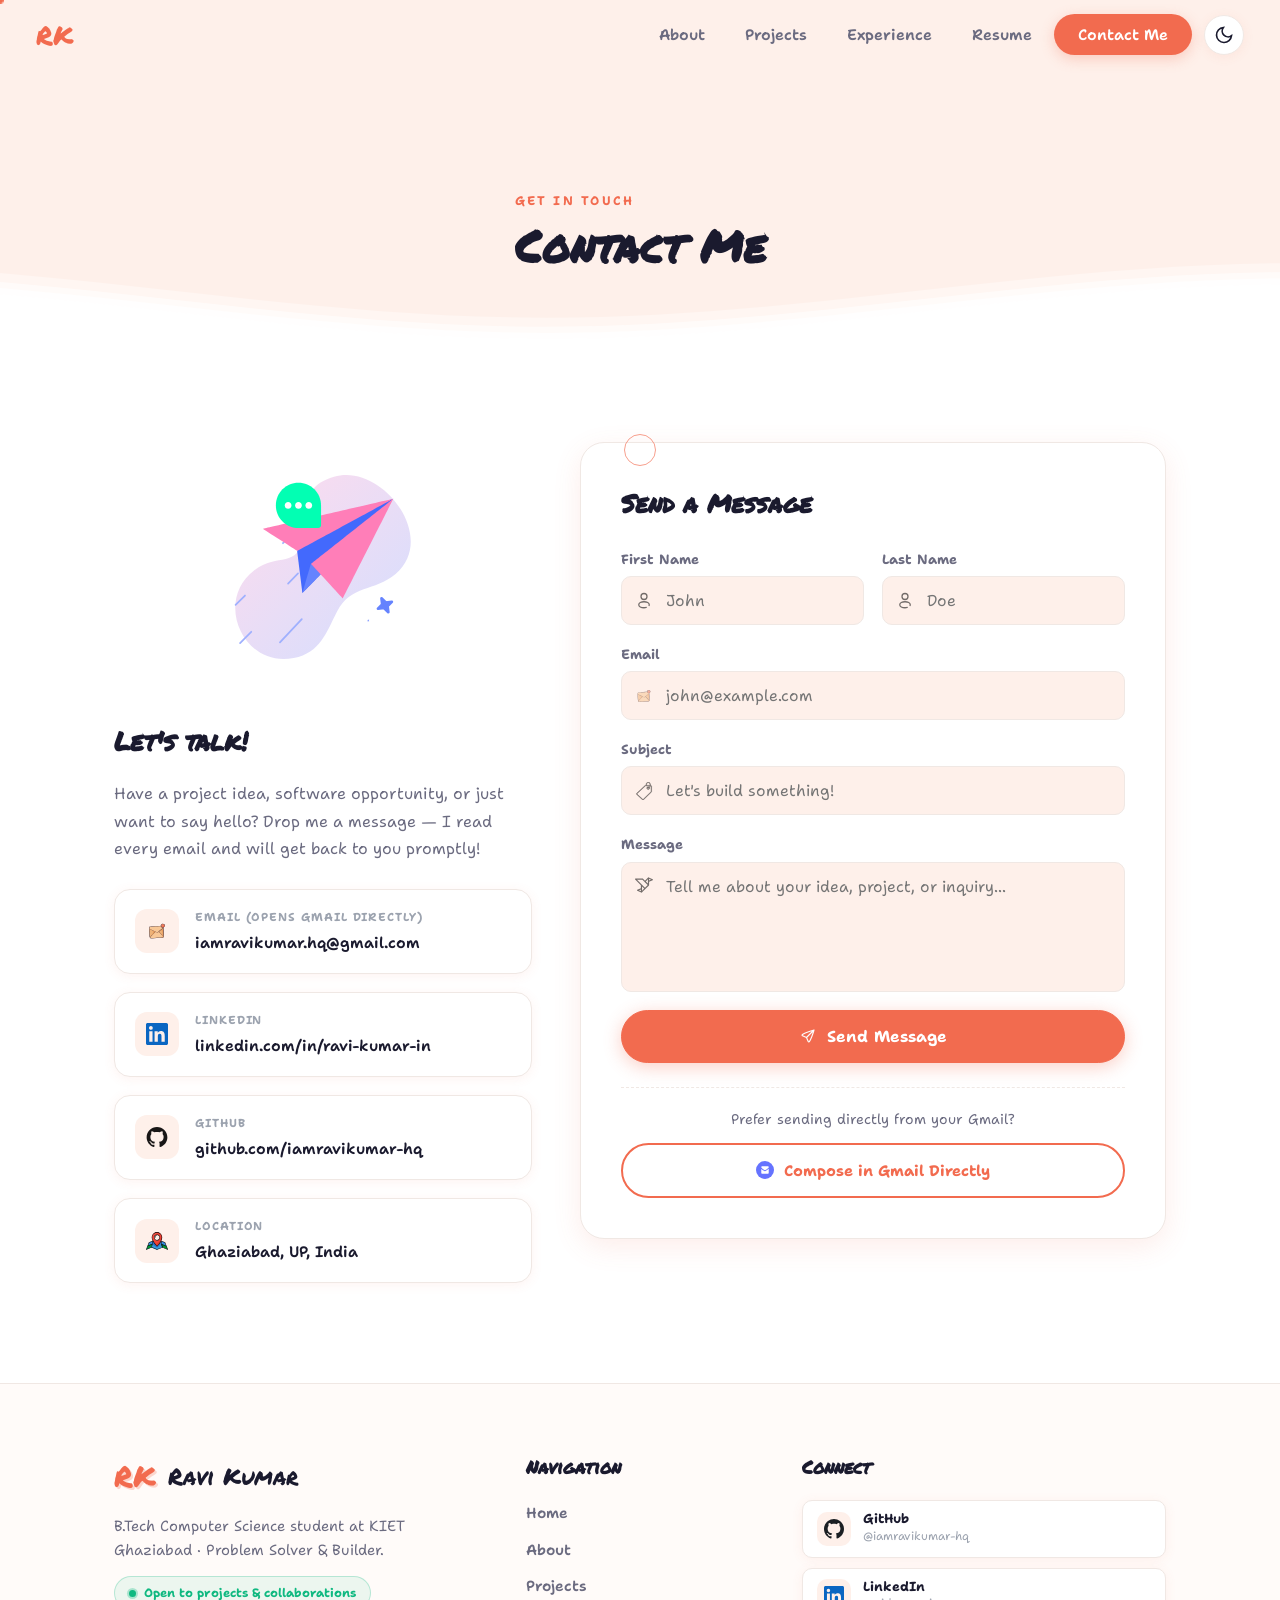
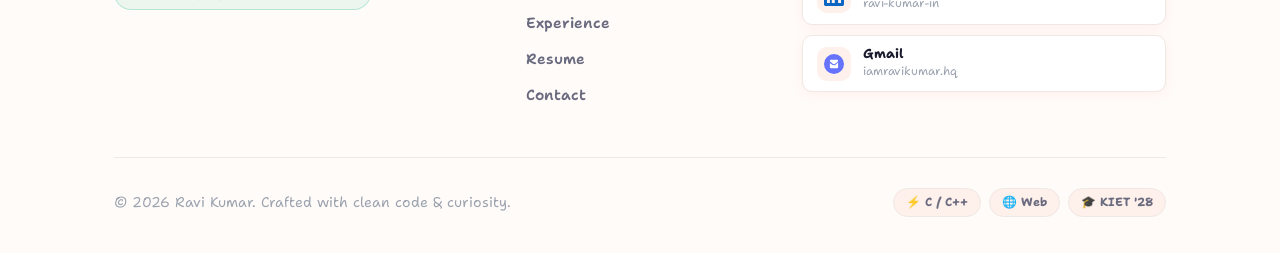
==== contact.html @ 20025835 "Initial commit" ====
<!DOCTYPE html>
<html lang="en">
<head>
  <meta charset="UTF-8" />
  <meta name="viewport" content="width=device-width, initial-scale=1.0" />
  <title>Contact — Ravi Kumar</title>
  <link rel="stylesheet" href="style.css" />
  <script>
    (function () {
      const saved = localStorage.getItem('theme');
      const prefersDark = window.matchMedia && window.matchMedia('(prefers-color-scheme: dark)').matches;
      if (saved === 'dark' || (!saved && prefersDark)) {
        document.documentElement.setAttribute('data-theme', 'dark');
      } else {
        document.documentElement.setAttribute('data-theme', 'light');
      }
    })();
  </script>
</head>
<body>

  <!-- Custom Cursor -->
  <div class="cursor-dot" id="cursorDot"></div>
  <div class="cursor-ring" id="cursorRing"></div>

  <!-- ═══════════════════════════ NAVBAR ═══════════════════════════ -->
  <nav class="navbar scrolled" id="navbar">
    <div class="nav-brand">
      <a href="index.html"><span class="brand-marker">RK</span></a>
    </div>
    <div class="nav-right">
      <ul class="nav-links" id="navLinks">
        <li><a href="index.html#about"   class="nav-link">About</a></li>
        <li><a href="projects.html"      class="nav-link">Projects</a></li>
        <li><a href="experience.html"    class="nav-link">Experience</a></li>
        <li><a href="resume.html"        class="nav-link">Resume</a></li>
        <li><a href="contact.html"       class="nav-link active nav-cta">Contact Me</a></li>
      </ul>
      <button class="theme-toggle" id="themeToggle" aria-label="Toggle dark/light theme" title="Toggle theme">
        <svg class="sun-icon" viewBox="0 0 24 24" width="20" height="20" fill="none" stroke="currentColor" stroke-width="2"><circle cx="12" cy="12" r="5"/><line x1="12" y1="1" x2="12" y2="3"/><line x1="12" y1="21" x2="12" y2="23"/><line x1="4.22" y1="4.22" x2="5.64" y2="5.64"/><line x1="18.36" y1="18.36" x2="19.78" y2="19.78"/><line x1="1" y1="12" x2="3" y2="12"/><line x1="21" y1="12" x2="23" y2="12"/><line x1="4.22" y1="19.78" x2="5.64" y2="18.36"/><line x1="18.36" y1="5.64" x2="19.78" y2="4.22"/></svg>
        <svg class="moon-icon" viewBox="0 0 24 24" width="20" height="20" fill="none" stroke="currentColor" stroke-width="2"><path d="M21 12.79A9 9 0 1 1 11.21 3 7 7 0 0 0 21 12.79z"/></svg>
      </button>
      <button class="hamburger" id="hamburger" aria-label="Toggle menu">
        <span></span><span></span><span></span>
      </button>
    </div>
  </nav>

  <!-- ═══════════════════════════ PAGE HERO ═══════════════════════════ -->
  <section class="page-hero">
    <div class="container">
      <span class="section-eyebrow">Get In Touch</span>
      <h1 class="section-title" style="text-align:left; margin-bottom:0;">Contact Me</h1>
    </div>
    <!-- Animated Wave divider -->
    <div class="hero-wave">
      <svg class="waves" xmlns="http://www.w3.org/2000/svg" xmlns:xlink="http://www.w3.org/1999/xlink"
        viewBox="0 24 150 28" preserveAspectRatio="none" shape-rendering="auto">
        <defs>
          <path id="gentle-wave-contact" d="M-160 44c30 0 58-18 88-18s 58 18 88 18 58-18 88-18 58 18 88 18 v44h-352z" />
        </defs>
        <g class="parallax-waves">
          <use class="wave-layer wave-1" xlink:href="#gentle-wave-contact" x="48" y="0" />
          <use class="wave-layer wave-2" xlink:href="#gentle-wave-contact" x="48" y="3" />
          <use class="wave-layer wave-3" xlink:href="#gentle-wave-contact" x="48" y="5" />
          <use class="wave-layer wave-4" xlink:href="#gentle-wave-contact" x="48" y="7" />
        </g>
      </svg>
    </div>
  </section>

  <!-- ═══════════════════════════ CONTACT SECTION ═══════════════════════════ -->
  <section class="contact-section">
    <div class="container">
      <div class="contact-grid">

        <!-- Left: Info -->
        <div class="contact-info">
          <img src="assets/gifs/Contact us.svg" alt="Contact Ravi Kumar" class="contact-illustration" />
          <h2 class="contact-info-title">Let's talk!</h2>
          <p class="contact-info-lead">
            Have a project idea, software opportunity, or just want to say hello?
            Drop me a message — I read every email and will get back to you promptly!
          </p>

          <!-- User Req 12: Click directly opens Gmail web client -->
          <a href="https://mail.google.com/mail/?view=cm&fs=1&to=iamravikumar.hq@gmail.com&su=Hello%20Ravi%20-%20Let's%20Talk" target="_blank" rel="noopener noreferrer" class="contact-card" title="Click to open Gmail compose">
            <div class="contact-card-icon">
              <img src="assets/gifs/email.svg" alt="Email" width="22" height="22" />
            </div>
            <div>
              <div class="contact-card-label">Email (Opens Gmail Directly)</div>
              <div class="contact-card-val">iamravikumar.hq@gmail.com</div>
            </div>
          </a>

          <!-- User Req 5: Updated LinkedIn link -->
          <a href="https://www.linkedin.com/in/ravi-kumar-in" target="_blank" rel="noopener noreferrer" class="contact-card">
            <div class="contact-card-icon">
              <img src="assets/socialicons/linkedin.svg" alt="LinkedIn" width="22" height="22" />
            </div>
            <div>
              <div class="contact-card-label">LinkedIn</div>
              <div class="contact-card-val">linkedin.com/in/ravi-kumar-in</div>
            </div>
          </a>

          <!-- User Req 5: Updated GitHub link -->
          <a href="https://github.com/iamravikumar-hq" target="_blank" rel="noopener noreferrer" class="contact-card">
            <div class="contact-card-icon">
              <img src="assets/techstackicon/github/github-original.svg" alt="GitHub" width="22" height="22" />
            </div>
            <div>
              <div class="contact-card-label">GitHub</div>
              <div class="contact-card-val">github.com/iamravikumar-hq</div>
            </div>
          </a>

          <div class="contact-card">
            <div class="contact-card-icon">
              <img src="assets/gifs/location.svg" alt="Location" width="22" height="22" />
            </div>
            <div>
              <div class="contact-card-label">Location</div>
              <div class="contact-card-val">Ghaziabad, UP, India</div>
            </div>
          </div>
        </div>

        <!-- Right: Form with live delivery to iamravikumar.hq@gmail.com -->
        <div class="contact-form-wrap">
          <h3 class="contact-form-title">Send a Message</h3>
          <form id="contactForm" novalidate>
            <div class="form-row">
              <div class="form-group">
                <label class="form-label" for="firstName">First Name</label>
                <div class="input-with-icon">
                  <img src="assets/gifs/user.svg" alt="" class="input-icon" />
                  <input class="form-input" type="text" id="firstName" name="firstName" placeholder="John" required />
                </div>
              </div>
              <div class="form-group">
                <label class="form-label" for="lastName">Last Name</label>
                <div class="input-with-icon">
                  <img src="assets/gifs/user.svg" alt="" class="input-icon" />
                  <input class="form-input" type="text" id="lastName" name="lastName" placeholder="Doe" />
                </div>
              </div>
            </div>

            <div class="form-group">
              <label class="form-label" for="email">Email</label>
              <div class="input-with-icon">
                <img src="assets/gifs/email.svg" alt="" class="input-icon" />
                <input class="form-input" type="email" id="email" name="email" placeholder="john@example.com" required />
              </div>
            </div>

            <div class="form-group">
              <label class="form-label" for="subject">Subject</label>
              <div class="input-with-icon">
                <img src="assets/gifs/subject.svg" alt="" class="input-icon" />
                <input class="form-input" type="text" id="subject" name="subject" placeholder="Let's build something!" required />
              </div>
            </div>

            <div class="form-group">
              <label class="form-label" for="message">Message</label>
              <div class="input-with-icon">
                <img src="assets/gifs/text.svg" alt="" class="input-icon input-icon-top" />
                <textarea class="form-textarea" id="message" name="message" placeholder="Tell me about your idea, project, or inquiry..." required></textarea>
              </div>
            </div>

            <!-- User Req 11: Active sending with FormSubmit -->
            <button type="submit" class="btn btn-primary form-submit">
              <img src="assets/gifs/send.svg" alt="" width="18" height="18" />
              Send Message
            </button>

            <div class="form-success" id="formSuccess">
              <svg viewBox="0 0 24 24" width="20" height="20" fill="none" stroke="currentColor" stroke-width="2.5"><polyline points="20,6 9,17 4,12"/></svg>
              <span>Message received! Thank you, Ravi will get back to you shortly.</span>
            </div>

            <div class="form-error" id="formError">
              <svg viewBox="0 0 24 24" width="20" height="20" fill="none" stroke="currentColor" stroke-width="2.5"><circle cx="12" cy="12" r="10"/><line x1="12" y1="8" x2="12" y2="12"/><line x1="12" y1="16" x2="12.01" y2="16"/></svg>
              <span>Opening direct Gmail draft to Ravi…</span>
            </div>

            <div class="direct-gmail-box">
              <p class="direct-gmail-text">Prefer sending directly from your Gmail?</p>
              <a href="https://mail.google.com/mail/?view=cm&fs=1&to=iamravikumar.hq@gmail.com&su=Hello%20Ravi%20-%20Portfolio%20Inquiry" target="_blank" rel="noopener noreferrer" class="btn btn-outline" style="width: 100%; justify-content: center;">
                <img src="assets/socialicons/mail.svg" alt="Gmail" width="18" height="18" />
                Compose in Gmail Directly
              </a>
            </div>
          </form>
        </div>

      </div>
    </div>
  </section>

  <!-- ═══════════════════════════ LIGHT 3D FOOTER ═══════════════════════════ -->
  <footer class="footer">
    <div class="container">
      <div class="footer-top">
        <div class="footer-brand-col">
          <div class="footer-brand">
            <span class="brand-marker-3d">RK</span>
            <span class="footer-name">Ravi Kumar</span>
          </div>
          <p class="footer-bio">
            B.Tech Computer Science student at KIET Ghaziabad · Problem Solver &amp; Builder.
          </p>
          <div class="footer-status-badge">
            <span class="status-indicator-ping"></span>
            <span>Open to projects &amp; collaborations</span>
          </div>
        </div>

        <div class="footer-nav-col">
          <h4 class="footer-col-title">Navigation</h4>
          <ul class="footer-nav-links">
            <li><a href="index.html#home" class="footer-link">Home</a></li>
            <li><a href="index.html#about" class="footer-link">About</a></li>
            <li><a href="projects.html" class="footer-link">Projects</a></li>
            <li><a href="experience.html" class="footer-link">Experience</a></li>
            <li><a href="resume.html" class="footer-link">Resume</a></li>
            <li><a href="contact.html" class="footer-link">Contact</a></li>
          </ul>
        </div>

        <div class="footer-social-col">
          <h4 class="footer-col-title">Connect</h4>
          <div class="footer-social-cards">
            <!-- User Req 5: Updated GitHub link -->
            <a href="https://github.com/iamravikumar-hq" target="_blank" rel="noopener noreferrer" class="footer-social-card" aria-label="GitHub">
              <div class="social-card-icon">
                <img src="assets/socialicons/github-light.svg" alt="GitHub" width="20" height="20" />
              </div>
              <div class="social-card-text">
                <span class="social-card-name">GitHub</span>
                <span class="social-card-handle">@iamravikumar-hq</span>
              </div>
            </a>
            <!-- User Req 5: Updated LinkedIn link -->
            <a href="https://www.linkedin.com/in/ravi-kumar-in" target="_blank" rel="noopener noreferrer" class="footer-social-card" aria-label="LinkedIn">
              <div class="social-card-icon">
                <img src="assets/socialicons/linkedin.svg" alt="LinkedIn" width="20" height="20" />
              </div>
              <div class="social-card-text">
                <span class="social-card-name">LinkedIn</span>
                <span class="social-card-handle">ravi-kumar-in</span>
              </div>
            </a>
            <!-- User Req 12: Direct Gmail compose link -->
            <a href="https://mail.google.com/mail/?view=cm&fs=1&to=iamravikumar.hq@gmail.com&su=Hello%20Ravi%20-%20Portfolio%20Inquiry" target="_blank" rel="noopener noreferrer" class="footer-social-card" aria-label="Gmail">
              <div class="social-card-icon">
                <img src="assets/socialicons/mail.svg" alt="Gmail" width="20" height="20" />
              </div>
              <div class="social-card-text">
                <span class="social-card-name">Gmail</span>
                <span class="social-card-handle">iamravikumar.hq</span>
              </div>
            </a>
          </div>
        </div>
      </div>

      <div class="footer-bottom">
        <div class="footer-copy">
          <p>&#169; 2026 Ravi Kumar. Crafted with clean code &amp; curiosity.</p>
        </div>
        <div class="footer-badge-3d">
          <span class="tech-pill">⚡ C / C++</span>
          <span class="tech-pill">🌐 Web</span>
          <span class="tech-pill">🎓 KIET '28</span>
        </div>
      </div>
    </div>
  </footer>

  <script src="script.js"></script>
</body>
</html>
---- style.css ----
/* =============================================
   RAVI KUMAR PORTFOLIO — STYLESHEET
   Light & Dark Theme Editions
   Fonts: Shantell Sans (body) + Permanent Marker (display)
   ============================================= */

/* ── FONT FACES ── */
@font-face {
  font-family: 'Permanent Marker';
  src: url('assets/fonts/Permanent_Marker/PermanentMarker-Regular.ttf') format('truetype');
  font-weight: 400;
  font-display: swap;
}
@font-face {
  font-family: 'Shantell Sans';
  src: url('assets/fonts/Shantell_Sans/ShantellSans-VariableFont_BNCE,INFM,SPAC,wght.ttf') format('truetype');
  font-weight: 100 900;
  font-display: swap;
}
@font-face {
  font-family: 'Shantell Sans';
  src: url('assets/fonts/Shantell_Sans/ShantellSans-Italic-VariableFont_BNCE,INFM,SPAC,wght.ttf') format('truetype');
  font-weight: 100 900;
  font-style: italic;
  font-display: swap;
}

/* ── CSS CUSTOM PROPERTIES (LIGHT THEME DEFAULT) ── */
:root {
  /* Colors */
  --bg-base:           #fff9f7;
  --bg-peach:          #fef0ea;
  --bg-white:          #ffffff;
  --bg-card:           #ffffff;
  --bg-card-hover:     #fff5f0;

  --accent:            #f26b4f;
  --accent-light:      #ff8a72;
  --accent-glow:       rgba(242, 107, 79, 0.16);
  --accent-bg:         #fef0ea;

  --hero-title-color:  #111111;   /* Black color for Ravi Kumar */
  --navy:              #1a1a2e;
  --text-primary:      #2d2d3a;
  --text-secondary:    #6b6b80;
  --text-muted:        #9ca3af;

  --border:            #f0e8e4;
  --border-hover:      #f26b4f;

  --footer-bg:         #fffbf9;
  --footer-border:     #f0e8e4;
  --footer-card-bg:    #ffffff;
  --footer-card-border:#f0e8e4;

  --shadow-sm:         0 2px 12px rgba(242, 107, 79, 0.08);
  --shadow-md:         0 8px 28px rgba(242, 107, 79, 0.12);
  --shadow-lg:         0 18px 48px rgba(0, 0, 0, 0.09);

  /* Wave SVG Colors (transitioning into --bg-white) */
  --wave-1:            rgba(255, 255, 255, 0.35);
  --wave-2:            rgba(255, 255, 255, 0.6);
  --wave-3:            rgba(255, 255, 255, 0.85);
  --wave-4:            #ffffff;

  /* Typography */
  --font-display:      'Permanent Marker', cursive;
  --font-body:         'Shantell Sans', sans-serif;

  /* Layout */
  --nav-h:             70px;
  --radius:            16px;
  --radius-sm:         10px;
  --radius-lg:         24px;
  --radius-xl:         36px;
  --transition:        0.28s cubic-bezier(0.16, 1, 0.3, 1);
}

/* ── DARK THEME ── */
[data-theme="dark"] {
  --bg-base:           #0a0e17;
  --bg-peach:          #111724;
  --bg-white:          #161f30;
  --bg-card:           #1a2438;
  --bg-card-hover:     #212d46;

  --accent:            #f26b4f;
  --accent-light:      #ff856b;
  --accent-glow:       rgba(242, 107, 79, 0.25);
  --accent-bg:         rgba(242, 107, 79, 0.15);

  --hero-title-color:  #f8fafc;   /* High contrast crisp white for dark mode */
  --navy:              #f8fafc;
  --text-primary:      #f1f5f9;
  --text-secondary:    #94a3b8;
  --text-muted:        #64748b;

  --border:            #243048;
  --border-hover:      #f26b4f;

  --footer-bg:         #0f1522;
  --footer-border:     #1e293b;
  --footer-card-bg:    #161f30;
  --footer-card-border:#243048;

  --shadow-sm:         0 2px 12px rgba(0, 0, 0, 0.35);
  --shadow-md:         0 8px 28px rgba(0, 0, 0, 0.48);
  --shadow-lg:         0 18px 48px rgba(0, 0, 0, 0.65);

  --wave-1:            rgba(22, 31, 48, 0.35);
  --wave-2:            rgba(22, 31, 48, 0.6);
  --wave-3:            rgba(22, 31, 48, 0.85);
  --wave-4:            #161f30;
}

/* ── RESET ── */
*, *::before, *::after {
  box-sizing: border-box;
  margin: 0;
  padding: 0;
}

html {
  scroll-behavior: smooth;
  font-size: 16px;
  cursor: none;
}

body {
  font-family: var(--font-body);
  background: var(--bg-base);
  color: var(--text-primary);
  line-height: 1.65;
  overflow-x: hidden;
  cursor: none;
  transition: background-color 0.3s ease, color 0.3s ease;
}

a {
  color: inherit;
  text-decoration: none;
  cursor: none;
}
img {
  max-width: 100%;
  display: block;
}
button {
  background: none;
  border: none;
  font-family: inherit;
  cursor: none;
}
ul {
  list-style: none;
}

/* ── CUSTOM CURSOR ── */
.cursor-dot,
.cursor-ring {
  position: fixed;
  top: 0;
  left: 0;
  pointer-events: none;
  z-index: 999999;
  transform: translate(-50%, -50%);
  border-radius: 50%;
  will-change: transform, left, top;
}

.cursor-dot {
  width: 7px;
  height: 7px;
  background: var(--accent);
  transition: transform 0.12s ease, background-color 0.2s ease, opacity 0.25s ease;
}

.cursor-ring {
  width: 32px;
  height: 32px;
  border: 1.5px solid var(--accent);
  opacity: 0.65;
  transition: width 0.2s cubic-bezier(0.16, 1, 0.3, 1),
              height 0.2s cubic-bezier(0.16, 1, 0.3, 1),
              border-color 0.2s ease,
              background-color 0.2s ease,
              opacity 0.2s ease;
}

/* Hover effect: user requested cursor pointer slightly small when hovering */
body .cursor-ring.hovered {
  width: 22px;
  height: 22px;
  opacity: 0.95;
  border-color: var(--accent);
  background: var(--accent-glow);
}

body .cursor-dot.hovered {
  transform: translate(-50%, -50%) scale(0.7);
  background: var(--accent);
}

body.cursor-hidden .cursor-dot,
body.cursor-hidden .cursor-ring {
  opacity: 0 !important;
}

/* On Touch Devices: gracefully fallback to default pointer */
@media (pointer: coarse) {
  .cursor-dot, .cursor-ring { display: none !important; }
  html, body, button, a, .btn { cursor: auto !important; }
}

/* ── SCROLLBAR ── */
::-webkit-scrollbar { width: 6px; }
::-webkit-scrollbar-track { background: var(--bg-peach); }
::-webkit-scrollbar-thumb { background: var(--accent); border-radius: 3px; }

/* ── CONTAINER & UTILITIES ── */
.container {
  max-width: 1100px;
  margin: 0 auto;
  padding: 0 24px;
}

.wavy-line {
  display: block;
  width: 60px;
  height: 6px;
  margin: 10px auto 36px;
  background: none;
  position: relative;
}
.wavy-line::after {
  content: '';
  display: block;
  position: absolute;
  left: 0; top: 0;
  width: 100%;
  height: 100%;
  background-image: url("data:image/svg+xml,%3Csvg width='60' height='6' viewBox='0 0 60 6' fill='none' xmlns='http://www.w3.org/2000/svg'%3E%3Cpath d='M0 3 Q7.5 0 15 3 Q22.5 6 30 3 Q37.5 0 45 3 Q52.5 6 60 3' stroke='%23f26b4f' stroke-width='2' fill='none'/%3E%3C/svg%3E");
  background-repeat: no-repeat;
  background-size: 100%;
}

.section-head {
  text-align: center;
  margin-bottom: 52px;
}

.section-eyebrow {
  display: block;
  font-family: var(--font-body);
  font-weight: 700;
  font-size: 0.78rem;
  letter-spacing: 0.18em;
  text-transform: uppercase;
  color: var(--accent);
  margin-bottom: 10px;
  text-align: center;
}

.section-title {
  font-family: var(--font-display);
  font-size: clamp(2rem, 4.2vw, 2.75rem);
  line-height: 1.15;
  color: var(--navy);
  text-align: center;
  margin-bottom: 0;
}

/* ── BUTTONS ── */
.btn {
  display: inline-flex;
  align-items: center;
  justify-content: center;
  gap: 10px;
  padding: 13px 26px;
  border-radius: 50px;
  font-family: var(--font-body);
  font-weight: 700;
  font-size: 0.95rem;
  transition: var(--transition);
  cursor: none;
  position: relative;
  text-decoration: none;
  white-space: nowrap;
}

.btn-primary {
  background: var(--accent);
  color: #ffffff;
  border: 1.5px solid var(--accent);
  box-shadow: 0 4px 18px rgba(242, 107, 79, 0.32);
}
.btn-primary:hover {
  background: var(--accent-light);
  border-color: var(--accent-light);
  transform: translateY(-2px);
  box-shadow: 0 8px 26px rgba(242, 107, 79, 0.42);
}

/* GitHub button: Sleek dark styling (not always orange!) */
.btn-github {
  background: #181717;
  color: #ffffff;
  border: 1.5px solid #181717;
  box-shadow: 0 4px 16px rgba(0, 0, 0, 0.12);
}
.btn-github:hover {
  background: #24292e;
  border-color: #24292e;
  color: #ffffff;
  transform: translateY(-2px);
  box-shadow: 0 8px 24px rgba(0, 0, 0, 0.2);
}
[data-theme="dark"] .btn-github {
  background: #212836;
  color: #f1f5f9;
  border-color: #334155;
}
[data-theme="dark"] .btn-github:hover {
  background: #2c384d;
  border-color: #f26b4f;
}

.btn-outline {
  border: 2px solid var(--accent);
  color: var(--accent);
  background: transparent;
}
.btn-outline:hover {
  background: var(--accent);
  color: #ffffff;
  transform: translateY(-2px);
  box-shadow: 0 6px 20px rgba(242, 107, 79, 0.28);
}

.btn-ghost {
  color: var(--text-primary);
  border: 2px solid var(--border);
  background: var(--bg-card);
}
.btn-ghost:hover {
  border-color: var(--accent);
  color: var(--accent);
  transform: translateY(-2px);
  box-shadow: var(--shadow-sm);
}

.btn-lg {
  padding: 16px 36px;
  font-size: 1.03rem;
}

.btn img {
  width: 18px;
  height: 18px;
  object-fit: contain;
  vertical-align: middle;
}

/* ── NAVBAR ── */
.navbar {
  position: fixed;
  top: 0; left: 0; right: 0;
  z-index: 1000;
  height: var(--nav-h);
  display: flex;
  align-items: center;
  justify-content: space-between;
  padding: 0 36px;
  transition: background 0.3s ease, box-shadow 0.3s ease, border-color 0.3s ease;
  background: transparent;
}
.navbar.scrolled {
  background: rgba(255, 249, 247, 0.94);
  backdrop-filter: blur(16px);
  -webkit-backdrop-filter: blur(16px);
  box-shadow: 0 2px 18px rgba(242, 107, 79, 0.08);
  border-bottom: 1px solid var(--border);
}
[data-theme="dark"] .navbar.scrolled {
  background: rgba(16, 23, 36, 0.92);
  box-shadow: 0 2px 20px rgba(0, 0, 0, 0.4);
}

.nav-brand {
  display: flex;
  align-items: center;
  gap: 10px;
}
.brand-marker {
  font-family: var(--font-display);
  font-size: 1.65rem;
  color: var(--accent);
  transition: transform 0.25s ease;
  display: inline-block;
}
.nav-brand:hover .brand-marker {
  transform: scale(1.08) rotate(-4deg);
}

.nav-right {
  display: flex;
  align-items: center;
  gap: 12px;
}

.nav-links {
  display: flex;
  align-items: center;
  gap: 4px;
}
.nav-link {
  font-weight: 600;
  font-size: 0.95rem;
  color: var(--text-secondary);
  padding: 8px 18px;
  border-radius: 50px;
  transition: var(--transition);
  cursor: none;
}
.nav-link:hover,
.nav-link.active {
  color: var(--accent);
}

.nav-cta {
  background: var(--accent) !important;
  color: #ffffff !important;
  padding: 10px 24px !important;
  border-radius: 50px !important;
  box-shadow: 0 4px 14px rgba(242, 107, 79, 0.28);
}
.nav-cta:hover {
  background: var(--accent-light) !important;
  transform: translateY(-2px);
  box-shadow: 0 6px 22px rgba(242, 107, 79, 0.4) !important;
}

/* Theme Toggle Button */
.theme-toggle {
  width: 40px;
  height: 40px;
  border-radius: 50%;
  border: 1.5px solid var(--border);
  background: var(--bg-card);
  color: var(--navy);
  display: flex;
  align-items: center;
  justify-content: center;
  transition: var(--transition);
  cursor: none;
  box-shadow: var(--shadow-sm);
  position: relative;
  overflow: hidden;
}
.theme-toggle:hover {
  border-color: var(--accent);
  color: var(--accent);
  transform: translateY(-2px) rotate(15deg);
  box-shadow: var(--shadow-md);
}
.theme-toggle .sun-icon {
  display: none;
  stroke: #ff9d00;
  transition: transform 0.3s ease;
}
.theme-toggle .moon-icon {
  display: block;
  stroke: var(--navy);
  transition: transform 0.3s ease;
}
[data-theme="dark"] .theme-toggle .sun-icon {
  display: block;
}
[data-theme="dark"] .theme-toggle .moon-icon {
  display: none;
}

/* Hamburger */
.hamburger {
  display: none;
  flex-direction: column;
  gap: 5px;
  padding: 8px;
  cursor: none;
  background: none;
  border: none;
}
.hamburger span {
  display: block;
  width: 25px;
  height: 2px;
  background: var(--navy);
  border-radius: 2px;
  transition: var(--transition);
}
.hamburger.open span:nth-child(1) { transform: rotate(45deg) translate(5px, 5px); }
.hamburger.open span:nth-child(2) { opacity: 0; transform: scaleX(0); }
.hamburger.open span:nth-child(3) { transform: rotate(-45deg) translate(5px, -5px); }

/* ── HERO ── */
.hero {
  min-height: 100vh;
  display: flex;
  flex-direction: column;
  justify-content: center;
  align-items: center;
  text-align: center;
  padding: calc(var(--nav-h) + 40px) 24px 140px;
  background: var(--bg-peach);
  position: relative;
  overflow: hidden;
}

.hero::before {
  content: '';
  position: absolute;
  width: 520px; height: 520px;
  background: radial-gradient(circle, rgba(242, 107, 79, 0.12), transparent 70%);
  top: -120px; right: -100px;
  border-radius: 50%;
  pointer-events: none;
}
.hero::after {
  content: '';
  position: absolute;
  width: 360px; height: 360px;
  background: radial-gradient(circle, rgba(255, 180, 160, 0.15), transparent 70%);
  bottom: -60px; left: -60px;
  border-radius: 50%;
  pointer-events: none;
}

/* Wave divider (supports dark mode through wave layer classes) */
.hero-wave {
  position: absolute;
  bottom: 0;
  left: 0;
  width: 100%;
  overflow: hidden;
  line-height: 0;
  z-index: 2;
  pointer-events: none;
}
.hero-wave .waves {
  position: relative;
  width: 100%;
  height: 85px;
  min-height: 60px;
  max-height: 95px;
  display: block;
}

.wave-layer.wave-1 { fill: var(--wave-1); }
.wave-layer.wave-2 { fill: var(--wave-2); }
.wave-layer.wave-3 { fill: var(--wave-3); }
.wave-layer.wave-4 { fill: var(--wave-4); }

.parallax-waves > use {
  animation: waveMotion 25s cubic-bezier(.55, .5, .45, .5) infinite;
}
.parallax-waves > use:nth-child(1) { animation-delay: -2s; animation-duration: 7s; }
.parallax-waves > use:nth-child(2) { animation-delay: -3s; animation-duration: 10s; }
.parallax-waves > use:nth-child(3) { animation-delay: -4s; animation-duration: 14s; }
.parallax-waves > use:nth-child(4) { animation-delay: -5s; animation-duration: 20s; }

@keyframes waveMotion {
  0%   { transform: translate3d(-90px, 0, 0); }
  100% { transform: translate3d(85px, 0, 0); }
}

.hero-content {
  position: relative;
  z-index: 1;
  max-width: 820px;
  margin: 0 auto;
}

.hero-greeting {
  font-size: 0.92rem;
  font-weight: 700;
  letter-spacing: 0.2em;
  text-transform: uppercase;
  color: var(--accent);
  margin-bottom: 12px;
}

/* User requirement 1: "first write ravi kumar from black color" */
.hero-name {
  font-family: var(--font-display);
  font-size: clamp(3.2rem, 9.5vw, 6.8rem);
  line-height: 1.04;
  color: var(--hero-title-color); /* pure black in light mode */
  margin-bottom: 18px;
  animation: slideUp 0.9s cubic-bezier(0.16, 1, 0.3, 1) both;
  letter-spacing: -0.01em;
}
.hero-name span {
  color: var(--hero-title-color); /* Kumar is also in black color */
}

.hero-tagline {
  font-size: clamp(1rem, 2.6vw, 1.25rem);
  font-weight: 600;
  color: var(--text-secondary);
  margin-bottom: 22px;
  animation: slideUp 0.9s 0.1s cubic-bezier(0.16, 1, 0.3, 1) both;
}

.hero-about {
  font-size: 1.05rem;
  color: var(--text-secondary);
  max-width: 660px;
  margin: 0 auto 38px;
  animation: slideUp 0.9s 0.2s cubic-bezier(0.16, 1, 0.3, 1) both;
  line-height: 1.8;
}
.hero-about strong {
  color: var(--navy);
  font-weight: 700;
}

.hero-actions {
  display: flex;
  gap: 14px;
  justify-content: center;
  flex-wrap: wrap;
  animation: slideUp 0.9s 0.3s cubic-bezier(0.16, 1, 0.3, 1) both;
}

@keyframes slideUp {
  from { opacity: 0; transform: translateY(28px); }
  to   { opacity: 1; transform: translateY(0); }
}

/* ── ABOUT SECTION ── */
.about-strip {
  padding: 100px 0 110px;
  background: var(--bg-white);
  position: relative;
}

.about-centered {
  max-width: 900px;
  margin: 0 auto;
  text-align: center;
  display: flex;
  flex-direction: column;
  align-items: center;
}

/* Cool & Professional Developer Identity Card (Replaces the unprofessional circle & green dot) */
.about-dev-badge {
  background: var(--bg-card);
  border: 1.5px solid var(--border);
  border-radius: var(--radius-lg);
  padding: 20px 24px;
  max-width: 460px;
  width: 100%;
  margin-bottom: 34px;
  box-shadow: var(--shadow-sm);
  transition: transform 0.35s ease, box-shadow 0.35s ease, border-color 0.3s ease;
  position: relative;
  overflow: hidden;
  text-align: left;
}
.about-dev-badge:hover {
  transform: translateY(-4px) rotateX(2deg);
  box-shadow: var(--shadow-md);
  border-color: var(--accent);
}

.dev-badge-header {
  display: flex;
  align-items: center;
  justify-content: space-between;
  border-bottom: 1px solid var(--border);
  padding-bottom: 12px;
  margin-bottom: 16px;
}
.terminal-dots {
  display: flex;
  gap: 6px;
}
.terminal-dots .dot {
  width: 10px;
  height: 10px;
  border-radius: 50%;
  display: inline-block;
}
.terminal-dots .dot.red    { background: #ef4444; }
.terminal-dots .dot.yellow { background: #f59e0b; }
.terminal-dots .dot.green  { background: #10b981; }

.terminal-title {
  font-family: monospace;
  font-size: 0.78rem;
  color: var(--text-muted);
}

.dev-status-pill {
  display: inline-flex;
  align-items: center;
  gap: 6px;
  background: rgba(16, 185, 129, 0.1);
  color: #10b981;
  padding: 3px 10px;
  border-radius: 50px;
  font-size: 0.72rem;
  font-weight: 700;
}
.pulse-dot {
  width: 7px;
  height: 7px;
  background: #10b981;
  border-radius: 50%;
  box-shadow: 0 0 0 2px rgba(16, 185, 129, 0.3);
  animation: pulseGreen 2s infinite;
}
@keyframes pulseGreen {
  0%, 100% { transform: scale(1); opacity: 1; }
  50%      { transform: scale(1.3); opacity: 0.6; }
}

.dev-badge-body {
  display: flex;
  align-items: center;
  gap: 16px;
}
.dev-avatar-initials {
  width: 62px;
  height: 62px;
  border-radius: 16px;
  background: linear-gradient(135deg, var(--accent), #ff9076);
  color: #ffffff;
  font-family: var(--font-display);
  font-size: 1.55rem;
  display: flex;
  align-items: center;
  justify-content: center;
  flex-shrink: 0;
  box-shadow: 0 8px 20px rgba(242, 107, 79, 0.3);
}
.dev-badge-info {
  display: flex;
  flex-direction: column;
  gap: 4px;
}
.dev-name {
  font-family: var(--font-display);
  font-size: 1.35rem;
  color: var(--navy);
  line-height: 1.1;
}
.dev-role {
  font-size: 0.84rem;
  color: var(--text-secondary);
  font-weight: 600;
}
.dev-tags {
  display: flex;
  gap: 6px;
  margin-top: 4px;
  flex-wrap: wrap;
}
.dev-tag {
  font-size: 0.72rem;
  font-weight: 700;
  padding: 3px 10px;
  border-radius: 50px;
  background: var(--bg-peach);
  color: var(--accent);
  border: 1px solid rgba(242, 107, 79, 0.2);
}

.about-bio-box {
  max-width: 780px;
  margin: 0 auto 44px;
  text-align: center;
}
.about-lead {
  font-size: 1.22rem;
  line-height: 1.8;
  color: var(--navy);
  font-weight: 500;
  margin-bottom: 16px;
}
.about-lead strong {
  color: var(--navy);
  font-weight: 700;
}
.about-text {
  font-size: 1.05rem;
  line-height: 1.85;
  color: var(--text-secondary);
}

/* 3 Highlight Focus Cards */
.about-focus-grid {
  display: grid;
  grid-template-columns: repeat(3, 1fr);
  gap: 24px;
  width: 100%;
  margin-top: 10px;
  perspective: 1000px;
}
.focus-card {
  background: var(--bg-card);
  border: 1.5px solid var(--border);
  border-radius: var(--radius);
  padding: 28px 22px;
  box-shadow: var(--shadow-sm);
  transition: transform 0.35s cubic-bezier(0.16, 1, 0.3, 1),
              box-shadow 0.35s ease,
              border-color 0.25s ease;
  display: flex;
  flex-direction: column;
  gap: 12px;
  text-align: left;
  transform-style: preserve-3d;
}
.focus-card:hover {
  border-color: var(--accent);
  transform: translateY(-8px) rotateX(4deg) rotateY(-2deg);
  box-shadow: var(--shadow-md);
}
.focus-icon-wrap {
  width: 48px;
  height: 48px;
  background: var(--accent-bg);
  border-radius: 14px;
  display: flex;
  align-items: center;
  justify-content: center;
  font-size: 1.45rem;
  transition: background 0.2s ease, transform 0.25s ease;
}
.focus-card:hover .focus-icon-wrap {
  transform: scale(1.1);
  background: var(--accent);
}
.focus-title {
  font-family: var(--font-display);
  font-size: 1.18rem;
  color: var(--navy);
}
.focus-desc {
  font-size: 0.9rem;
  color: var(--text-secondary);
  line-height: 1.65;
}

/* ── TOOLKIT ── */
.toolkit {
  padding: 100px 0;
  background: var(--bg-peach);
  text-align: center;
}
.toolkit .section-head { margin-bottom: 52px; }

.tools-grid {
  display: grid;
  grid-template-columns: repeat(4, 1fr);
  gap: 20px;
  max-width: 860px;
  margin: 0 auto;
  perspective: 1000px;
}
.tool-card {
  background: var(--bg-card);
  border: 1.5px solid var(--border);
  border-radius: var(--radius);
  padding: 32px 20px 24px;
  display: flex;
  flex-direction: column;
  align-items: center;
  gap: 14px;
  transition: transform 0.3s cubic-bezier(0.16, 1, 0.3, 1),
              box-shadow 0.3s ease,
              border-color 0.25s ease;
  cursor: none;
  box-shadow: var(--shadow-sm);
  transform-style: preserve-3d;
}
.tool-card:hover {
  border-color: var(--accent);
  box-shadow: var(--shadow-md);
  transform: translateY(-8px) scale(1.03);
}
.tool-icon-wrap {
  width: 56px;
  height: 56px;
  background: var(--accent-bg);
  border-radius: 14px;
  display: flex;
  align-items: center;
  justify-content: center;
  transition: background 0.2s ease;
}
.tool-card:hover .tool-icon-wrap {
  background: var(--accent-glow);
}
.tool-svg-icon {
  width: 32px;
  height: 32px;
  object-fit: contain;
  transition: transform 0.25s ease;
}
.tool-card:hover .tool-svg-icon {
  transform: scale(1.15);
}
.tool-name {
  font-weight: 700;
  font-size: 0.92rem;
  color: var(--text-secondary);
  transition: color 0.2s;
}
.tool-card:hover .tool-name {
  color: var(--accent);
}

/* ── PROJECTS PREVIEW & PROJECTS PAGE ── */
.projects-preview,
.projects-page-section {
  padding: 100px 0;
  background: var(--bg-white);
}

.projects-grid {
  display: grid;
  grid-template-columns: repeat(auto-fill, minmax(320px, 1fr));
  gap: 30px;
  margin-bottom: 52px;
  perspective: 1000px;
}

.project-card {
  background: var(--bg-card);
  border: 1.5px solid var(--border);
  border-radius: var(--radius-lg);
  overflow: hidden;
  transition: transform 0.35s cubic-bezier(0.16, 1, 0.3, 1),
              box-shadow 0.35s ease,
              border-color 0.25s ease;
  text-align: left;
  cursor: none;
  display: flex;
  flex-direction: column;
  width: 100%;
  box-shadow: var(--shadow-sm);
  transform-style: preserve-3d;
}
.project-card:hover {
  border-color: var(--accent);
  transform: translateY(-8px) rotateX(2deg);
  box-shadow: var(--shadow-lg);
}

.project-card-img {
  position: relative;
  height: 210px;
  overflow: hidden;
  background: var(--bg-peach);
}
.project-card-img img {
  width: 100%;
  height: 100%;
  object-fit: cover;
  transition: transform 0.5s ease;
}
.project-card:hover .project-card-img img {
  transform: scale(1.08);
}

.project-card-overlay {
  position: absolute;
  inset: 0;
  background: rgba(242, 107, 79, 0.75);
  display: flex;
  align-items: center;
  justify-content: center;
  opacity: 0;
  transition: opacity 0.3s ease;
}
.project-card:hover .project-card-overlay {
  opacity: 1;
}

.view-label {
  background: #ffffff;
  color: var(--accent);
  font-weight: 700;
  font-size: 0.88rem;
  padding: 10px 24px;
  border-radius: 50px;
  letter-spacing: 0.04em;
  box-shadow: 0 4px 16px rgba(0, 0, 0, 0.15);
}

.project-card-info {
  padding: 24px;
  display: flex;
  flex-direction: column;
  gap: 10px;
  flex: 1;
}
.project-name {
  font-family: var(--font-display);
  font-size: 1.25rem;
  color: var(--navy);
}
.project-desc-short {
  font-size: 0.88rem;
  color: var(--text-secondary);
  line-height: 1.6;
}
.project-tags {
  display: flex;
  flex-wrap: wrap;
  gap: 6px;
  margin-top: 4px;
}
.tag {
  font-size: 0.75rem;
  font-weight: 700;
  padding: 4px 12px;
  border-radius: 50px;
  background: var(--accent-bg);
  color: var(--accent);
  border: 1px solid rgba(242, 107, 79, 0.2);
}

/* Upcoming / Teaser Card */
.project-card-teaser {
  border-style: dashed;
  background: linear-gradient(135deg, var(--bg-card), var(--bg-peach));
}
.teaser-badge {
  display: inline-flex;
  align-items: center;
  gap: 6px;
  background: rgba(242, 107, 79, 0.15);
  color: var(--accent);
  padding: 4px 12px;
  border-radius: 50px;
  font-size: 0.76rem;
  font-weight: 700;
}
.project-card-teaser .project-card-img {
  display: flex;
  align-items: center;
  justify-content: center;
  background: var(--bg-peach);
  color: var(--accent);
  font-size: 3rem;
}

.projects-cta {
  text-align: center;
}

.projects-filter {
  display: flex;
  gap: 10px;
  flex-wrap: wrap;
  margin-bottom: 44px;
  justify-content: center;
}
.filter-btn {
  padding: 9px 24px;
  border-radius: 50px;
  border: 1.5px solid var(--border);
  background: var(--bg-card);
  color: var(--text-secondary);
  font-family: var(--font-body);
  font-weight: 700;
  font-size: 0.88rem;
  transition: var(--transition);
  cursor: none;
  box-shadow: var(--shadow-sm);
}
.filter-btn:hover,
.filter-btn.active {
  border-color: var(--accent);
  color: #ffffff;
  background: var(--accent);
  box-shadow: 0 4px 14px rgba(242, 107, 79, 0.28);
}

/* ── CONTACT TEASER ── */
.contact-teaser {
  padding: 90px 0;
  background: var(--bg-peach);
}
.teaser-box {
  background: var(--bg-card);
  border: 1.5px solid var(--border);
  border-radius: var(--radius-xl);
  padding: 72px 60px;
  text-align: center;
  position: relative;
  overflow: hidden;
  box-shadow: var(--shadow-md);
}
.teaser-title {
  font-family: var(--font-display);
  font-size: clamp(1.8rem, 3.8vw, 2.6rem);
  color: var(--navy);
  margin-bottom: 14px;
}
.teaser-desc {
  color: var(--text-secondary);
  margin-bottom: 32px;
  font-size: 1.05rem;
  max-width: 520px;
  margin-left: auto;
  margin-right: auto;
}

/* ── CONTACT PAGE ── */
.contact-section {
  padding: 100px 0;
  background: var(--bg-white);
  overflow: hidden;
}
.contact-grid {
  display: grid;
  grid-template-columns: minmax(0, 1fr) minmax(0, 1.4fr);
  gap: 48px;
  align-items: start;
}
.contact-info {
  display: flex;
  flex-direction: column;
  gap: 18px;
}
.contact-illustration {
  width: 100%;
  max-width: 250px;
  height: auto;
  margin: 0 auto 10px;
  display: block;
}
.contact-info-title {
  font-family: var(--font-display);
  font-size: 1.6rem;
  color: var(--navy);
}
.contact-info-lead {
  color: var(--text-secondary);
  font-size: 1rem;
  line-height: 1.72;
  margin-bottom: 8px;
}
.contact-card {
  background: var(--bg-card);
  border: 1.5px solid var(--border);
  border-radius: var(--radius);
  padding: 18px 20px;
  display: flex;
  align-items: center;
  gap: 16px;
  transition: var(--transition);
  cursor: none;
  text-decoration: none;
  box-shadow: var(--shadow-sm);
}
.contact-card:hover {
  border-color: var(--accent);
  box-shadow: var(--shadow-md);
  transform: translateX(5px);
}
.contact-card-icon {
  width: 44px;
  height: 44px;
  background: var(--accent-bg);
  border-radius: 12px;
  display: flex;
  align-items: center;
  justify-content: center;
  flex-shrink: 0;
  transition: background 0.2s;
}
.contact-card:hover .contact-card-icon {
  background: var(--accent);
}
.contact-card-label {
  font-size: 0.72rem;
  color: var(--text-muted);
  font-weight: 700;
  letter-spacing: 0.08em;
  text-transform: uppercase;
  margin-bottom: 3px;
}
.contact-card-val {
  color: var(--navy);
  font-weight: 600;
  font-size: 0.95rem;
  word-break: break-all;
}

/* Contact Form Wrap */
.contact-form-wrap {
  background: var(--bg-card);
  border: 1.5px solid var(--border);
  border-radius: var(--radius-lg);
  padding: 40px;
  box-shadow: var(--shadow-md);
}
.contact-form-title {
  font-family: var(--font-display);
  font-size: 1.55rem;
  color: var(--navy);
  margin-bottom: 24px;
}
.form-row {
  display: grid;
  grid-template-columns: repeat(2, minmax(0, 1fr));
  gap: 18px;
}
.form-group {
  display: flex;
  flex-direction: column;
  gap: 6px;
  margin-bottom: 18px;
}
.form-label {
  font-size: 0.84rem;
  font-weight: 700;
  color: var(--text-secondary);
}
.input-with-icon {
  position: relative;
  display: flex;
  align-items: center;
  width: 100%;
}
.input-with-icon .input-icon {
  position: absolute;
  left: 14px;
  width: 18px;
  height: 18px;
  opacity: 0.55;
  pointer-events: none;
  z-index: 1;
}
.input-with-icon .input-icon-top {
  top: 14px;
}
.input-with-icon .form-input,
.input-with-icon .form-textarea {
  padding-left: 44px;
  width: 100%;
}
.form-input,
.form-textarea {
  background: var(--bg-peach);
  border: 1.5px solid var(--border);
  border-radius: var(--radius-sm);
  padding: 13px 16px;
  color: var(--navy);
  font-family: var(--font-body);
  font-size: 0.98rem;
  outline: none;
  transition: border-color 0.2s, box-shadow 0.2s, background 0.2s;
  resize: none;
  width: 100%;
}
.form-input:focus,
.form-textarea:focus {
  border-color: var(--accent);
  background: var(--bg-card);
  box-shadow: 0 0 0 3px rgba(242, 107, 79, 0.15);
}
.form-textarea { height: 130px; }

.form-submit {
  width: 100%;
  justify-content: center;
  padding: 15px;
  font-size: 1rem;
}

.form-success {
  display: none;
  align-items: center;
  gap: 12px;
  background: rgba(16, 185, 129, 0.1);
  border: 1.5px solid rgba(16, 185, 129, 0.35);
  border-radius: var(--radius-sm);
  padding: 14px 18px;
  color: #10b981;
  font-weight: 700;
  margin-top: 16px;
}
.form-success.show { display: flex; }

.form-error {
  display: none;
  align-items: center;
  gap: 12px;
  background: rgba(239, 68, 68, 0.1);
  border: 1.5px solid rgba(239, 68, 68, 0.35);
  border-radius: var(--radius-sm);
  padding: 14px 18px;
  color: #ef4444;
  font-weight: 700;
  margin-top: 16px;
}
.form-error.show { display: flex; }

.direct-gmail-box {
  margin-top: 24px;
  text-align: center;
  padding-top: 20px;
  border-top: 1px dashed var(--border);
}
.direct-gmail-text {
  font-size: 0.88rem;
  color: var(--text-secondary);
  margin-bottom: 12px;
}

/* ── INNER PAGE HERO ── */
.page-hero {
  min-height: 38vh;
  display: flex;
  align-items: flex-end;
  padding: calc(var(--nav-h) + 48px) 0 70px;
  background: var(--bg-peach);
  position: relative;
  overflow: hidden;
}
.page-hero .section-eyebrow { text-align: left; }
.page-hero .section-title   { text-align: left; }

/* ── COMING SOON / EXPERIENCE / RESUME ── */
.coming-soon-section {
  padding: 100px 0;
  text-align: center;
  background: var(--bg-white);
}
.coming-soon-card {
  display: inline-flex;
  flex-direction: column;
  align-items: center;
  gap: 18px;
  background: var(--bg-card);
  border: 2px dashed var(--border-hover);
  border-radius: var(--radius-xl);
  padding: 68px 52px;
  max-width: 540px;
  margin: 0 auto;
  box-shadow: var(--shadow-sm);
  transition: transform 0.3s ease, box-shadow 0.3s ease;
}
.coming-soon-card:hover {
  transform: translateY(-5px);
  box-shadow: var(--shadow-md);
}
.coming-soon-gif {
  width: 84px;
  height: 84px;
  object-fit: contain;
}
.coming-soon-title {
  font-family: var(--font-display);
  font-size: 2.1rem;
  color: var(--navy);
  line-height: 1.2;
}
.coming-soon-desc {
  color: var(--text-secondary);
  line-height: 1.75;
  font-size: 1.02rem;
}
.coming-soon-actions {
  display: flex;
  gap: 12px;
  margin-top: 10px;
  flex-wrap: wrap;
  justify-content: center;
}
.badge-pill-inline {
  display: inline-flex;
  align-items: center;
  gap: 8px;
  background: var(--bg-peach);
  border: 1px solid rgba(242, 107, 79, 0.25);
  padding: 5px 16px;
  border-radius: 50px;
  font-size: 0.78rem;
  font-weight: 700;
  color: var(--accent);
}
.badge-dot-pulse {
  width: 8px;
  height: 8px;
  background: var(--accent);
  border-radius: 50%;
  box-shadow: 0 0 0 3px var(--accent-glow);
  animation: pulseGreen 2s infinite;
}

/* ── LIGHT 3D FOOTER (Requirement 10) ── */
.footer {
  background: var(--footer-bg);
  border-top: 1.5px solid var(--footer-border);
  padding: 68px 0 36px;
  position: relative;
  transition: background 0.3s ease, border-color 0.3s ease;
}
.footer-top {
  display: grid;
  grid-template-columns: 1.6fr 1fr 1.6fr;
  gap: 48px;
  padding-bottom: 48px;
  border-bottom: 1px solid var(--border);
  align-items: start;
}
.footer-brand-col {
  display: flex;
  flex-direction: column;
  gap: 14px;
}
.footer-brand {
  display: flex;
  align-items: center;
  gap: 12px;
}
.brand-marker-3d {
  font-family: var(--font-display);
  font-size: 1.8rem;
  color: var(--accent);
  text-shadow: 2px 2px 0px rgba(242, 107, 79, 0.25);
  display: inline-block;
  transition: transform 0.3s ease;
}
.footer-brand:hover .brand-marker-3d {
  transform: scale(1.1) rotate(-5deg);
}
.footer-name {
  font-family: var(--font-display);
  font-size: 1.45rem;
  color: var(--navy);
}
.footer-bio {
  color: var(--text-secondary);
  font-size: 0.92rem;
  line-height: 1.65;
  max-width: 320px;
}
.footer-status-badge {
  display: inline-flex;
  align-items: center;
  gap: 8px;
  background: rgba(16, 185, 129, 0.08);
  border: 1px solid rgba(16, 185, 129, 0.25);
  color: #10b981;
  padding: 6px 14px;
  border-radius: 50px;
  font-size: 0.76rem;
  font-weight: 700;
  width: fit-content;
}
.status-indicator-ping {
  width: 7px;
  height: 7px;
  background: #10b981;
  border-radius: 50%;
  box-shadow: 0 0 0 2px rgba(16, 185, 129, 0.3);
  animation: pulseGreen 2s infinite;
}

.footer-col-title {
  font-family: var(--font-display);
  font-size: 1.15rem;
  color: var(--navy);
  margin-bottom: 18px;
}
.footer-nav-links {
  display: flex;
  flex-direction: column;
  gap: 10px;
}
.footer-link {
  color: var(--text-secondary);
  font-size: 0.92rem;
  font-weight: 600;
  transition: color 0.2s ease, transform 0.2s ease;
  display: inline-block;
  width: fit-content;
}
.footer-link:hover {
  color: var(--accent);
  transform: translateX(4px);
}

.footer-social-cards {
  display: flex;
  flex-direction: column;
  gap: 10px;
}
.footer-social-card {
  display: flex;
  align-items: center;
  gap: 12px;
  padding: 10px 14px;
  background: var(--footer-card-bg);
  border: 1.5px solid var(--footer-card-border);
  border-radius: var(--radius-sm);
  transition: transform 0.25s cubic-bezier(0.16, 1, 0.3, 1),
              box-shadow 0.25s ease,
              border-color 0.2s ease;
  box-shadow: var(--shadow-sm);
}
.footer-social-card:hover {
  border-color: var(--accent);
  transform: translateY(-3px) rotateX(4deg);
  box-shadow: var(--shadow-md);
}
.social-card-icon {
  width: 34px;
  height: 34px;
  border-radius: 10px;
  background: var(--accent-bg);
  display: flex;
  align-items: center;
  justify-content: center;
  flex-shrink: 0;
  transition: background 0.2s ease;
}
.footer-social-card:hover .social-card-icon {
  background: var(--accent);
}
.social-card-text {
  display: flex;
  flex-direction: column;
}
.social-card-name {
  font-size: 0.82rem;
  font-weight: 700;
  color: var(--navy);
  line-height: 1.2;
}
.social-card-handle {
  font-size: 0.74rem;
  color: var(--text-muted);
}

.footer-bottom {
  display: flex;
  align-items: center;
  justify-content: space-between;
  padding-top: 30px;
  flex-wrap: wrap;
  gap: 16px;
}
.footer-copy {
  font-size: 0.88rem;
  color: var(--text-muted);
}
.footer-badge-3d {
  display: flex;
  gap: 8px;
  flex-wrap: wrap;
}
.tech-pill {
  font-size: 0.74rem;
  font-weight: 700;
  padding: 4px 12px;
  border-radius: 50px;
  background: var(--bg-peach);
  color: var(--text-secondary);
  border: 1px solid var(--border);
}

/* ── MODAL ── */
.modal-overlay {
  position: fixed;
  inset: 0;
  z-index: 2000;
  background: rgba(16, 23, 36, 0.65);
  backdrop-filter: blur(8px);
  -webkit-backdrop-filter: blur(8px);
  display: flex;
  align-items: center;
  justify-content: center;
  padding: 24px;
  opacity: 0;
  pointer-events: none;
  transition: opacity 0.3s ease;
}
.modal-overlay.open {
  opacity: 1;
  pointer-events: all;
}
.modal-box {
  background: var(--bg-card);
  border: 1.5px solid var(--border);
  border-radius: var(--radius-lg);
  max-width: 620px;
  width: 100%;
  max-height: 90vh;
  overflow-y: auto;
  position: relative;
  transform: scale(0.94) translateY(18px);
  transition: transform 0.32s cubic-bezier(0.16, 1, 0.3, 1);
  box-shadow: 0 24px 72px rgba(0, 0, 0, 0.3);
}
.modal-overlay.open .modal-box {
  transform: scale(1) translateY(0);
}
.modal-close {
  position: absolute;
  top: 16px;
  right: 16px;
  width: 36px;
  height: 36px;
  background: var(--bg-peach);
  border-radius: 50%;
  color: var(--accent);
  font-size: 1.3rem;
  display: flex;
  align-items: center;
  justify-content: center;
  transition: var(--transition);
  cursor: none;
  border: none;
  line-height: 1;
  z-index: 2;
}
.modal-close:hover {
  background: var(--accent);
  color: #ffffff;
}
.modal-img {
  height: 230px;
  overflow: hidden;
  background: var(--bg-peach);
}
.modal-img img {
  width: 100%;
  height: 100%;
  object-fit: cover;
}
.modal-body {
  padding: 28px 32px 36px;
}
.modal-title {
  font-family: var(--font-display);
  font-size: 1.65rem;
  color: var(--navy);
  margin-bottom: 12px;
}
.modal-desc {
  color: var(--text-secondary);
  margin-bottom: 20px;
  line-height: 1.75;
}
.modal-tags {
  display: flex;
  flex-wrap: wrap;
  gap: 8px;
  margin-bottom: 24px;
}
.modal-links {
  display: flex;
  gap: 14px;
  flex-wrap: wrap;
}

/* ── SCROLL REVEAL ── */
.reveal {
  opacity: 0;
  transform: translateY(24px);
  transition: opacity 0.6s ease, transform 0.6s ease;
}
.reveal.visible {
  opacity: 1;
  transform: translateY(0);
}

/* ── RESPONSIVE DESIGN ── */
@media (max-width: 992px) {
  .footer-top {
    grid-template-columns: 1fr 1fr;
    gap: 36px;
  }
  .footer-social-col {
    grid-column: span 2;
  }
  .footer-social-cards {
    flex-direction: row;
    flex-wrap: wrap;
  }
  .footer-social-card {
    flex: 1;
    min-width: 200px;
  }
}

@media (max-width: 860px) {
  .about-focus-grid {
    grid-template-columns: 1fr;
  }
  .contact-grid {
    grid-template-columns: 1fr;
  }
  .tools-grid {
    grid-template-columns: repeat(4, 1fr);
  }
}

@media (max-width: 720px) {
  .navbar { padding: 0 20px; }
  .hamburger { display: flex; }

  .nav-links {
    position: fixed;
    top: var(--nav-h);
    left: 0;
    right: 0;
    background: var(--bg-card);
    border-bottom: 1.5px solid var(--border);
    backdrop-filter: blur(16px);
    -webkit-backdrop-filter: blur(16px);
    flex-direction: column;
    padding: 24px 20px;
    gap: 6px;
    transform: translateY(-110%);
    opacity: 0;
    pointer-events: none;
    transition: transform 0.32s cubic-bezier(0.16, 1, 0.3, 1), opacity 0.3s ease;
    box-shadow: 0 12px 30px rgba(0, 0, 0, 0.12);
  }
  .nav-links.open {
    transform: translateY(0);
    opacity: 1;
    pointer-events: all;
  }
  .nav-link {
    width: 100%;
    text-align: center;
    padding: 12px;
  }
  .nav-cta {
    width: 100%;
    text-align: center;
    margin-top: 6px;
  }

  .hero-actions {
    flex-direction: column;
    align-items: stretch;
    max-width: 280px;
    margin: 0 auto;
  }
  .tools-grid {
    grid-template-columns: repeat(2, 1fr);
    max-width: 380px;
  }
  .form-row {
    grid-template-columns: 1fr;
  }
  .footer-top {
    grid-template-columns: 1fr;
  }
  .footer-social-col {
    grid-column: span 1;
  }
  .footer-social-cards {
    flex-direction: column;
  }
  .footer-bottom {
    flex-direction: column;
    text-align: center;
  }
  .contact-form-wrap {
    padding: 26px 20px;
  }
  .coming-soon-card {
    padding: 44px 24px;
  }
}
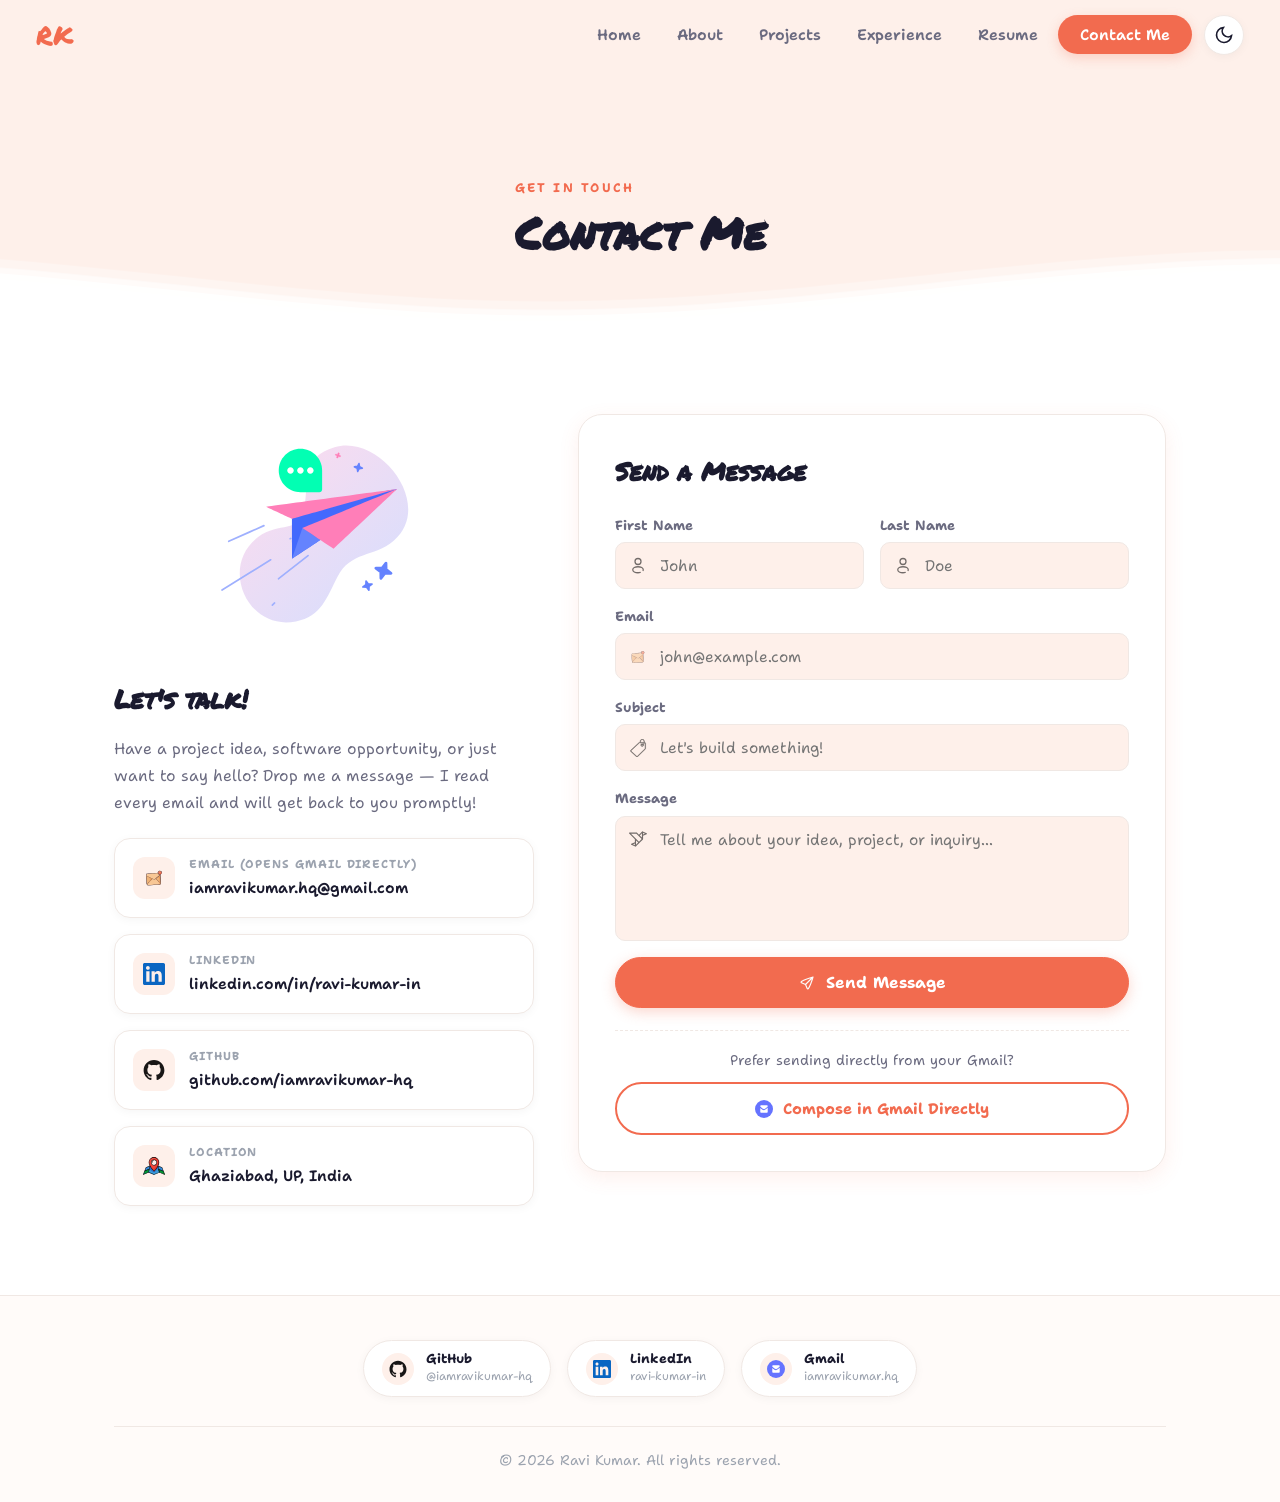
==== commit 5f050e8f: "portfolio" ====
--- a/contact.html
+++ b/contact.html
@@ -6,6 +6,10 @@
   <title>Contact — Ravi Kumar</title>
   <link rel="stylesheet" href="style.css" />
   <script>
+    if ('scrollRestoration' in history) {
+      history.scrollRestoration = 'manual';
+    }
+    window.scrollTo(0, 0);
     (function () {
       const saved = localStorage.getItem('theme');
       const prefersDark = window.matchMedia && window.matchMedia('(prefers-color-scheme: dark)').matches;
@@ -26,15 +30,16 @@
   <!-- ═══════════════════════════ NAVBAR ═══════════════════════════ -->
   <nav class="navbar scrolled" id="navbar">
     <div class="nav-brand">
-      <a href="index.html"><span class="brand-marker">RK</span></a>
+      <a href="index.html#home"><span class="brand-marker">RK</span></a>
     </div>
     <div class="nav-right">
       <ul class="nav-links" id="navLinks">
-        <li><a href="index.html#about"   class="nav-link">About</a></li>
-        <li><a href="projects.html"      class="nav-link">Projects</a></li>
-        <li><a href="experience.html"    class="nav-link">Experience</a></li>
-        <li><a href="resume.html"        class="nav-link">Resume</a></li>
-        <li><a href="contact.html"       class="nav-link active nav-cta">Contact Me</a></li>
+        <li><a href="index.html#home"  class="nav-link">Home</a></li>
+        <li><a href="index.html#about" class="nav-link">About</a></li>
+        <li><a href="projects.html"    class="nav-link">Projects</a></li>
+        <li><a href="experience.html"  class="nav-link">Experience</a></li>
+        <li><a href="resume.html"      class="nav-link">Resume</a></li>
+        <li><a href="contact.html"     class="nav-link active nav-cta">Contact Me</a></li>
       </ul>
       <button class="theme-toggle" id="themeToggle" aria-label="Toggle dark/light theme" title="Toggle theme">
         <svg class="sun-icon" viewBox="0 0 24 24" width="20" height="20" fill="none" stroke="currentColor" stroke-width="2"><circle cx="12" cy="12" r="5"/><line x1="12" y1="1" x2="12" y2="3"/><line x1="12" y1="21" x2="12" y2="23"/><line x1="4.22" y1="4.22" x2="5.64" y2="5.64"/><line x1="18.36" y1="18.36" x2="19.78" y2="19.78"/><line x1="1" y1="12" x2="3" y2="12"/><line x1="21" y1="12" x2="23" y2="12"/><line x1="4.22" y1="19.78" x2="5.64" y2="18.36"/><line x1="18.36" y1="5.64" x2="19.78" y2="4.22"/></svg>
@@ -83,7 +88,7 @@
             Drop me a message — I read every email and will get back to you promptly!
           </p>
 
-          <!-- User Req 12: Click directly opens Gmail web client -->
+          <!-- Direct Gmail compose link -->
           <a href="https://mail.google.com/mail/?view=cm&fs=1&to=iamravikumar.hq@gmail.com&su=Hello%20Ravi%20-%20Let's%20Talk" target="_blank" rel="noopener noreferrer" class="contact-card" title="Click to open Gmail compose">
             <div class="contact-card-icon">
               <img src="assets/gifs/email.svg" alt="Email" width="22" height="22" />
@@ -94,7 +99,7 @@
             </div>
           </a>
 
-          <!-- User Req 5: Updated LinkedIn link -->
+          <!-- LinkedIn link -->
           <a href="https://www.linkedin.com/in/ravi-kumar-in" target="_blank" rel="noopener noreferrer" class="contact-card">
             <div class="contact-card-icon">
               <img src="assets/socialicons/linkedin.svg" alt="LinkedIn" width="22" height="22" />
@@ -105,10 +110,10 @@
             </div>
           </a>
 
-          <!-- User Req 5: Updated GitHub link -->
+          <!-- GitHub link -->
           <a href="https://github.com/iamravikumar-hq" target="_blank" rel="noopener noreferrer" class="contact-card">
             <div class="contact-card-icon">
-              <img src="assets/techstackicon/github/github-original.svg" alt="GitHub" width="22" height="22" />
+              <img src="assets/techstackicon/github/github-original.svg" alt="GitHub" class="social-svg-icon" width="22" height="22" />
             </div>
             <div>
               <div class="contact-card-label">GitHub</div>
@@ -172,7 +177,6 @@
               </div>
             </div>
 
-            <!-- User Req 11: Active sending with FormSubmit -->
             <button type="submit" class="btn btn-primary form-submit">
               <img src="assets/gifs/send.svg" alt="" width="18" height="18" />
               Send Message
@@ -202,81 +206,45 @@
     </div>
   </section>
 
-  <!-- ═══════════════════════════ LIGHT 3D FOOTER ═══════════════════════════ -->
+  <!-- ═══════════════════════════ CLEAN MINIMAL FOOTER ═══════════════════════════ -->
+  <!-- Name and Navigation removed per requirement -->
   <footer class="footer">
     <div class="container">
-      <div class="footer-top">
-        <div class="footer-brand-col">
-          <div class="footer-brand">
-            <span class="brand-marker-3d">RK</span>
-            <span class="footer-name">Ravi Kumar</span>
-          </div>
-          <p class="footer-bio">
-            B.Tech Computer Science student at KIET Ghaziabad · Problem Solver &amp; Builder.
-          </p>
-          <div class="footer-status-badge">
-            <span class="status-indicator-ping"></span>
-            <span>Open to projects &amp; collaborations</span>
-          </div>
-        </div>
-
-        <div class="footer-nav-col">
-          <h4 class="footer-col-title">Navigation</h4>
-          <ul class="footer-nav-links">
-            <li><a href="index.html#home" class="footer-link">Home</a></li>
-            <li><a href="index.html#about" class="footer-link">About</a></li>
-            <li><a href="projects.html" class="footer-link">Projects</a></li>
-            <li><a href="experience.html" class="footer-link">Experience</a></li>
-            <li><a href="resume.html" class="footer-link">Resume</a></li>
-            <li><a href="contact.html" class="footer-link">Contact</a></li>
-          </ul>
-        </div>
-
-        <div class="footer-social-col">
-          <h4 class="footer-col-title">Connect</h4>
-          <div class="footer-social-cards">
-            <!-- User Req 5: Updated GitHub link -->
-            <a href="https://github.com/iamravikumar-hq" target="_blank" rel="noopener noreferrer" class="footer-social-card" aria-label="GitHub">
-              <div class="social-card-icon">
-                <img src="assets/socialicons/github-light.svg" alt="GitHub" width="20" height="20" />
-              </div>
-              <div class="social-card-text">
-                <span class="social-card-name">GitHub</span>
-                <span class="social-card-handle">@iamravikumar-hq</span>
-              </div>
-            </a>
-            <!-- User Req 5: Updated LinkedIn link -->
-            <a href="https://www.linkedin.com/in/ravi-kumar-in" target="_blank" rel="noopener noreferrer" class="footer-social-card" aria-label="LinkedIn">
-              <div class="social-card-icon">
-                <img src="assets/socialicons/linkedin.svg" alt="LinkedIn" width="20" height="20" />
-              </div>
-              <div class="social-card-text">
-                <span class="social-card-name">LinkedIn</span>
-                <span class="social-card-handle">ravi-kumar-in</span>
-              </div>
-            </a>
-            <!-- User Req 12: Direct Gmail compose link -->
-            <a href="https://mail.google.com/mail/?view=cm&fs=1&to=iamravikumar.hq@gmail.com&su=Hello%20Ravi%20-%20Portfolio%20Inquiry" target="_blank" rel="noopener noreferrer" class="footer-social-card" aria-label="Gmail">
-              <div class="social-card-icon">
-                <img src="assets/socialicons/mail.svg" alt="Gmail" width="20" height="20" />
-              </div>
-              <div class="social-card-text">
-                <span class="social-card-name">Gmail</span>
-                <span class="social-card-handle">iamravikumar.hq</span>
-              </div>
-            </a>
-          </div>
-        </div>
-      </div>
-
-      <div class="footer-bottom">
-        <div class="footer-copy">
-          <p>&#169; 2026 Ravi Kumar. Crafted with clean code &amp; curiosity.</p>
-        </div>
-        <div class="footer-badge-3d">
-          <span class="tech-pill">⚡ C / C++</span>
-          <span class="tech-pill">🌐 Web</span>
-          <span class="tech-pill">🎓 KIET '28</span>
+      <div class="footer-content">
+        <div class="footer-social-row">
+          <a href="https://github.com/iamravikumar-hq" target="_blank" rel="noopener noreferrer" class="footer-social-card" aria-label="GitHub">
+            <div class="social-card-icon">
+              <img src="assets/techstackicon/github/github-original.svg" alt="GitHub" class="social-svg-icon" width="18" height="18" />
+            </div>
+            <div class="social-card-text">
+              <span class="social-card-name">GitHub</span>
+              <span class="social-card-handle">@iamravikumar-hq</span>
+            </div>
+          </a>
+
+          <a href="https://www.linkedin.com/in/ravi-kumar-in" target="_blank" rel="noopener noreferrer" class="footer-social-card" aria-label="LinkedIn">
+            <div class="social-card-icon">
+              <img src="assets/socialicons/linkedin.svg" alt="LinkedIn" width="18" height="18" />
+            </div>
+            <div class="social-card-text">
+              <span class="social-card-name">LinkedIn</span>
+              <span class="social-card-handle">ravi-kumar-in</span>
+            </div>
+          </a>
+
+          <a href="https://mail.google.com/mail/?view=cm&fs=1&to=iamravikumar.hq@gmail.com&su=Hello%20Ravi%20-%20Portfolio%20Inquiry" target="_blank" rel="noopener noreferrer" class="footer-social-card" aria-label="Gmail">
+            <div class="social-card-icon">
+              <img src="assets/socialicons/mail.svg" alt="Gmail" width="18" height="18" />
+            </div>
+            <div class="social-card-text">
+              <span class="social-card-name">Gmail</span>
+              <span class="social-card-handle">iamravikumar.hq</span>
+            </div>
+          </a>
+        </div>
+
+        <div class="footer-bottom">
+          <p class="footer-copy">&#169; 2026 Ravi Kumar. All rights reserved.</p>
         </div>
       </div>
     </div>
--- a/style.css
+++ b/style.css
@@ -1,7 +1,7 @@
 /* =============================================
    RAVI KUMAR PORTFOLIO — STYLESHEET
    Light & Dark Theme Editions
-   Fonts: Shantell Sans (body) + Permanent Marker (display)
+   High Performance & Silky Smooth Transitions
    ============================================= */
 
 /* ── FONT FACES ── */
@@ -39,7 +39,7 @@
   --accent-glow:       rgba(242, 107, 79, 0.16);
   --accent-bg:         #fef0ea;
 
-  --hero-title-color:  #111111;   /* Black color for Ravi Kumar */
+  --hero-title-color:  #111111;   /* Clean black color for Ravi Kumar */
   --navy:              #1a1a2e;
   --text-primary:      #2d2d3a;
   --text-secondary:    #6b6b80;
@@ -53,11 +53,11 @@
   --footer-card-bg:    #ffffff;
   --footer-card-border:#f0e8e4;
 
-  --shadow-sm:         0 2px 12px rgba(242, 107, 79, 0.08);
-  --shadow-md:         0 8px 28px rgba(242, 107, 79, 0.12);
-  --shadow-lg:         0 18px 48px rgba(0, 0, 0, 0.09);
-
-  /* Wave SVG Colors (transitioning into --bg-white) */
+  --shadow-sm:         0 2px 10px rgba(0, 0, 0, 0.04);
+  --shadow-md:         0 6px 20px rgba(242, 107, 79, 0.10);
+  --shadow-lg:         0 12px 36px rgba(0, 0, 0, 0.08);
+
+  /* Wave SVG Colors */
   --wave-1:            rgba(255, 255, 255, 0.35);
   --wave-2:            rgba(255, 255, 255, 0.6);
   --wave-3:            rgba(255, 255, 255, 0.85);
@@ -73,7 +73,7 @@
   --radius-sm:         10px;
   --radius-lg:         24px;
   --radius-xl:         36px;
-  --transition:        0.28s cubic-bezier(0.16, 1, 0.3, 1);
+  --transition:        0.22s cubic-bezier(0.16, 1, 0.3, 1);
 }
 
 /* ── DARK THEME ── */
@@ -89,7 +89,7 @@
   --accent-glow:       rgba(242, 107, 79, 0.25);
   --accent-bg:         rgba(242, 107, 79, 0.15);
 
-  --hero-title-color:  #f8fafc;   /* High contrast crisp white for dark mode */
+  --hero-title-color:  #f8fafc;
   --navy:              #f8fafc;
   --text-primary:      #f1f5f9;
   --text-secondary:    #94a3b8;
@@ -103,9 +103,9 @@
   --footer-card-bg:    #161f30;
   --footer-card-border:#243048;
 
-  --shadow-sm:         0 2px 12px rgba(0, 0, 0, 0.35);
-  --shadow-md:         0 8px 28px rgba(0, 0, 0, 0.48);
-  --shadow-lg:         0 18px 48px rgba(0, 0, 0, 0.65);
+  --shadow-sm:         0 2px 10px rgba(0, 0, 0, 0.25);
+  --shadow-md:         0 6px 22px rgba(0, 0, 0, 0.4);
+  --shadow-lg:         0 14px 40px rgba(0, 0, 0, 0.55);
 
   --wave-1:            rgba(22, 31, 48, 0.35);
   --wave-2:            rgba(22, 31, 48, 0.6);
@@ -133,7 +133,9 @@
   line-height: 1.65;
   overflow-x: hidden;
   cursor: none;
-  transition: background-color 0.3s ease, color 0.3s ease;
+  transition: background-color 0.25s ease, color 0.25s ease;
+  -webkit-font-smoothing: antialiased;
+  -moz-osx-font-smoothing: grayscale;
 }
 
 a {
@@ -155,7 +157,7 @@
   list-style: none;
 }
 
-/* ── CUSTOM CURSOR ── */
+/* ── HARDWARE-ACCELERATED CUSTOM CURSOR ── */
 .cursor-dot,
 .cursor-ring {
   position: fixed;
@@ -163,16 +165,18 @@
   left: 0;
   pointer-events: none;
   z-index: 999999;
-  transform: translate(-50%, -50%);
   border-radius: 50%;
-  will-change: transform, left, top;
+  will-change: transform;
+  backface-visibility: hidden;
+  -webkit-backface-visibility: hidden;
+  transform: translate3d(-100px, -100px, 0);
 }
 
 .cursor-dot {
   width: 7px;
   height: 7px;
   background: var(--accent);
-  transition: transform 0.12s ease, background-color 0.2s ease, opacity 0.25s ease;
+  transition: transform 0.12s ease, background-color 0.2s ease, opacity 0.2s ease;
 }
 
 .cursor-ring {
@@ -180,14 +184,14 @@
   height: 32px;
   border: 1.5px solid var(--accent);
   opacity: 0.65;
-  transition: width 0.2s cubic-bezier(0.16, 1, 0.3, 1),
-              height 0.2s cubic-bezier(0.16, 1, 0.3, 1),
-              border-color 0.2s ease,
-              background-color 0.2s ease,
-              opacity 0.2s ease;
-}
-
-/* Hover effect: user requested cursor pointer slightly small when hovering */
+  transition: width 0.18s cubic-bezier(0.16, 1, 0.3, 1),
+              height 0.18s cubic-bezier(0.16, 1, 0.3, 1),
+              border-color 0.15s ease,
+              background-color 0.15s ease,
+              opacity 0.15s ease;
+}
+
+/* Hover effect: slightly small & tight pointer ring */
 body .cursor-ring.hovered {
   width: 22px;
   height: 22px;
@@ -197,7 +201,7 @@
 }
 
 body .cursor-dot.hovered {
-  transform: translate(-50%, -50%) scale(0.7);
+  transform: scale(0.7);
   background: var(--accent);
 }
 
@@ -206,7 +210,7 @@
   opacity: 0 !important;
 }
 
-/* On Touch Devices: gracefully fallback to default pointer */
+/* Touch Fallback */
 @media (pointer: coarse) {
   .cursor-dot, .cursor-ring { display: none !important; }
   html, body, button, a, .btn { cursor: auto !important; }
@@ -246,7 +250,7 @@
 
 .section-head {
   text-align: center;
-  margin-bottom: 52px;
+  margin-bottom: 48px;
 }
 
 .section-eyebrow {
@@ -276,53 +280,57 @@
   align-items: center;
   justify-content: center;
   gap: 10px;
-  padding: 13px 26px;
+  padding: 12px 24px;
   border-radius: 50px;
   font-family: var(--font-body);
   font-weight: 700;
   font-size: 0.95rem;
-  transition: var(--transition);
+  transition: transform var(--transition), box-shadow var(--transition), border-color 0.2s ease, background-color 0.2s ease, color 0.2s ease;
   cursor: none;
   position: relative;
   text-decoration: none;
   white-space: nowrap;
+  will-change: transform;
 }
 
 .btn-primary {
   background: var(--accent);
   color: #ffffff;
   border: 1.5px solid var(--accent);
-  box-shadow: 0 4px 18px rgba(242, 107, 79, 0.32);
+  box-shadow: 0 4px 14px rgba(242, 107, 79, 0.28);
 }
 .btn-primary:hover {
   background: var(--accent-light);
   border-color: var(--accent-light);
   transform: translateY(-2px);
-  box-shadow: 0 8px 26px rgba(242, 107, 79, 0.42);
-}
-
-/* GitHub button: Sleek dark styling (not always orange!) */
+  box-shadow: 0 8px 22px rgba(242, 107, 79, 0.36);
+}
+
+/* GitHub button: Clean modern neutral style (NOT orange, and NOT black!) */
 .btn-github {
-  background: #181717;
-  color: #ffffff;
-  border: 1.5px solid #181717;
-  box-shadow: 0 4px 16px rgba(0, 0, 0, 0.12);
+  background: var(--bg-card);
+  color: var(--navy);
+  border: 2px solid var(--border);
+  box-shadow: var(--shadow-sm);
 }
 .btn-github:hover {
-  background: #24292e;
-  border-color: #24292e;
-  color: #ffffff;
+  border-color: var(--accent);
+  color: var(--accent);
   transform: translateY(-2px);
-  box-shadow: 0 8px 24px rgba(0, 0, 0, 0.2);
+  box-shadow: var(--shadow-md);
 }
 [data-theme="dark"] .btn-github {
-  background: #212836;
-  color: #f1f5f9;
-  border-color: #334155;
+  background: var(--bg-card);
+  color: var(--navy);
+  border-color: var(--border);
 }
 [data-theme="dark"] .btn-github:hover {
-  background: #2c384d;
-  border-color: #f26b4f;
+  border-color: var(--accent);
+  color: var(--accent);
+}
+[data-theme="dark"] .btn-github img,
+[data-theme="dark"] .social-svg-icon {
+  filter: brightness(0) invert(1);
 }
 
 .btn-outline {
@@ -334,7 +342,7 @@
   background: var(--accent);
   color: #ffffff;
   transform: translateY(-2px);
-  box-shadow: 0 6px 20px rgba(242, 107, 79, 0.28);
+  box-shadow: 0 6px 18px rgba(242, 107, 79, 0.24);
 }
 
 .btn-ghost {
@@ -350,8 +358,8 @@
 }
 
 .btn-lg {
-  padding: 16px 36px;
-  font-size: 1.03rem;
+  padding: 15px 32px;
+  font-size: 1.02rem;
 }
 
 .btn img {
@@ -371,19 +379,19 @@
   align-items: center;
   justify-content: space-between;
   padding: 0 36px;
-  transition: background 0.3s ease, box-shadow 0.3s ease, border-color 0.3s ease;
+  transition: background 0.25s ease, box-shadow 0.25s ease, border-color 0.25s ease;
   background: transparent;
 }
 .navbar.scrolled {
   background: rgba(255, 249, 247, 0.94);
-  backdrop-filter: blur(16px);
-  -webkit-backdrop-filter: blur(16px);
-  box-shadow: 0 2px 18px rgba(242, 107, 79, 0.08);
+  backdrop-filter: blur(14px);
+  -webkit-backdrop-filter: blur(14px);
+  box-shadow: 0 2px 14px rgba(0, 0, 0, 0.04);
   border-bottom: 1px solid var(--border);
 }
 [data-theme="dark"] .navbar.scrolled {
-  background: rgba(16, 23, 36, 0.92);
-  box-shadow: 0 2px 20px rgba(0, 0, 0, 0.4);
+  background: rgba(16, 23, 36, 0.94);
+  box-shadow: 0 2px 16px rgba(0, 0, 0, 0.35);
 }
 
 .nav-brand {
@@ -395,11 +403,11 @@
   font-family: var(--font-display);
   font-size: 1.65rem;
   color: var(--accent);
-  transition: transform 0.25s ease;
+  transition: transform 0.2s ease;
   display: inline-block;
 }
 .nav-brand:hover .brand-marker {
-  transform: scale(1.08) rotate(-4deg);
+  transform: scale(1.06);
 }
 
 .nav-right {
@@ -417,9 +425,9 @@
   font-weight: 600;
   font-size: 0.95rem;
   color: var(--text-secondary);
-  padding: 8px 18px;
+  padding: 8px 16px;
   border-radius: 50px;
-  transition: var(--transition);
+  transition: color 0.2s ease;
   cursor: none;
 }
 .nav-link:hover,
@@ -430,14 +438,14 @@
 .nav-cta {
   background: var(--accent) !important;
   color: #ffffff !important;
-  padding: 10px 24px !important;
+  padding: 9px 22px !important;
   border-radius: 50px !important;
-  box-shadow: 0 4px 14px rgba(242, 107, 79, 0.28);
+  box-shadow: 0 4px 12px rgba(242, 107, 79, 0.25);
 }
 .nav-cta:hover {
   background: var(--accent-light) !important;
   transform: translateY(-2px);
-  box-shadow: 0 6px 22px rgba(242, 107, 79, 0.4) !important;
+  box-shadow: 0 6px 18px rgba(242, 107, 79, 0.35) !important;
 }
 
 /* Theme Toggle Button */
@@ -451,27 +459,25 @@
   display: flex;
   align-items: center;
   justify-content: center;
-  transition: var(--transition);
+  transition: transform 0.2s ease, border-color 0.2s ease, color 0.2s ease;
   cursor: none;
   box-shadow: var(--shadow-sm);
   position: relative;
   overflow: hidden;
+  will-change: transform;
 }
 .theme-toggle:hover {
   border-color: var(--accent);
   color: var(--accent);
-  transform: translateY(-2px) rotate(15deg);
-  box-shadow: var(--shadow-md);
+  transform: translateY(-2px);
 }
 .theme-toggle .sun-icon {
   display: none;
   stroke: #ff9d00;
-  transition: transform 0.3s ease;
 }
 .theme-toggle .moon-icon {
   display: block;
   stroke: var(--navy);
-  transition: transform 0.3s ease;
 }
 [data-theme="dark"] .theme-toggle .sun-icon {
   display: block;
@@ -510,7 +516,7 @@
   justify-content: center;
   align-items: center;
   text-align: center;
-  padding: calc(var(--nav-h) + 40px) 24px 140px;
+  padding: calc(var(--nav-h) + 30px) 24px 130px;
   background: var(--bg-peach);
   position: relative;
   overflow: hidden;
@@ -519,8 +525,8 @@
 .hero::before {
   content: '';
   position: absolute;
-  width: 520px; height: 520px;
-  background: radial-gradient(circle, rgba(242, 107, 79, 0.12), transparent 70%);
+  width: 500px; height: 500px;
+  background: radial-gradient(circle, rgba(242, 107, 79, 0.10), transparent 70%);
   top: -120px; right: -100px;
   border-radius: 50%;
   pointer-events: none;
@@ -528,14 +534,14 @@
 .hero::after {
   content: '';
   position: absolute;
-  width: 360px; height: 360px;
-  background: radial-gradient(circle, rgba(255, 180, 160, 0.15), transparent 70%);
+  width: 340px; height: 340px;
+  background: radial-gradient(circle, rgba(255, 180, 160, 0.12), transparent 70%);
   bottom: -60px; left: -60px;
   border-radius: 50%;
   pointer-events: none;
 }
 
-/* Wave divider (supports dark mode through wave layer classes) */
+/* Wave divider with GPU-accelerated motion */
 .hero-wave {
   position: absolute;
   bottom: 0;
@@ -549,9 +555,9 @@
 .hero-wave .waves {
   position: relative;
   width: 100%;
-  height: 85px;
+  height: 80px;
   min-height: 60px;
-  max-height: 95px;
+  max-height: 90px;
   display: block;
 }
 
@@ -561,12 +567,13 @@
 .wave-layer.wave-4 { fill: var(--wave-4); }
 
 .parallax-waves > use {
-  animation: waveMotion 25s cubic-bezier(.55, .5, .45, .5) infinite;
-}
-.parallax-waves > use:nth-child(1) { animation-delay: -2s; animation-duration: 7s; }
-.parallax-waves > use:nth-child(2) { animation-delay: -3s; animation-duration: 10s; }
-.parallax-waves > use:nth-child(3) { animation-delay: -4s; animation-duration: 14s; }
-.parallax-waves > use:nth-child(4) { animation-delay: -5s; animation-duration: 20s; }
+  animation: waveMotion 22s linear infinite;
+  will-change: transform;
+}
+.parallax-waves > use:nth-child(1) { animation-delay: -2s; animation-duration: 8s; }
+.parallax-waves > use:nth-child(2) { animation-delay: -3s; animation-duration: 11s; }
+.parallax-waves > use:nth-child(3) { animation-delay: -4s; animation-duration: 15s; }
+.parallax-waves > use:nth-child(4) { animation-delay: -5s; animation-duration: 22s; }
 
 @keyframes waveMotion {
   0%   { transform: translate3d(-90px, 0, 0); }
@@ -589,18 +596,18 @@
   margin-bottom: 12px;
 }
 
-/* User requirement 1: "first write ravi kumar from black color" */
+/* Ravi Kumar written in black color */
 .hero-name {
   font-family: var(--font-display);
   font-size: clamp(3.2rem, 9.5vw, 6.8rem);
   line-height: 1.04;
-  color: var(--hero-title-color); /* pure black in light mode */
+  color: var(--hero-title-color);
   margin-bottom: 18px;
-  animation: slideUp 0.9s cubic-bezier(0.16, 1, 0.3, 1) both;
   letter-spacing: -0.01em;
+  animation: slideUp 0.8s cubic-bezier(0.16, 1, 0.3, 1) both;
 }
 .hero-name span {
-  color: var(--hero-title-color); /* Kumar is also in black color */
+  color: var(--hero-title-color);
 }
 
 .hero-tagline {
@@ -608,15 +615,15 @@
   font-weight: 600;
   color: var(--text-secondary);
   margin-bottom: 22px;
-  animation: slideUp 0.9s 0.1s cubic-bezier(0.16, 1, 0.3, 1) both;
+  animation: slideUp 0.8s 0.08s cubic-bezier(0.16, 1, 0.3, 1) both;
 }
 
 .hero-about {
   font-size: 1.05rem;
   color: var(--text-secondary);
   max-width: 660px;
-  margin: 0 auto 38px;
-  animation: slideUp 0.9s 0.2s cubic-bezier(0.16, 1, 0.3, 1) both;
+  margin: 0 auto 36px;
+  animation: slideUp 0.8s 0.16s cubic-bezier(0.16, 1, 0.3, 1) both;
   line-height: 1.8;
 }
 .hero-about strong {
@@ -629,17 +636,17 @@
   gap: 14px;
   justify-content: center;
   flex-wrap: wrap;
-  animation: slideUp 0.9s 0.3s cubic-bezier(0.16, 1, 0.3, 1) both;
+  animation: slideUp 0.8s 0.24s cubic-bezier(0.16, 1, 0.3, 1) both;
 }
 
 @keyframes slideUp {
-  from { opacity: 0; transform: translateY(28px); }
+  from { opacity: 0; transform: translateY(20px); }
   to   { opacity: 1; transform: translateY(0); }
 }
 
 /* ── ABOUT SECTION ── */
 .about-strip {
-  padding: 100px 0 110px;
+  padding: 90px 0 100px;
   background: var(--bg-white);
   position: relative;
 }
@@ -653,23 +660,24 @@
   align-items: center;
 }
 
-/* Cool & Professional Developer Identity Card (Replaces the unprofessional circle & green dot) */
+/* Developer Identity Card */
 .about-dev-badge {
   background: var(--bg-card);
   border: 1.5px solid var(--border);
   border-radius: var(--radius-lg);
   padding: 20px 24px;
-  max-width: 460px;
+  max-width: 440px;
   width: 100%;
-  margin-bottom: 34px;
+  margin-bottom: 32px;
   box-shadow: var(--shadow-sm);
-  transition: transform 0.35s ease, box-shadow 0.35s ease, border-color 0.3s ease;
+  transition: transform var(--transition), box-shadow var(--transition), border-color 0.2s ease;
   position: relative;
   overflow: hidden;
   text-align: left;
+  will-change: transform;
 }
 .about-dev-badge:hover {
-  transform: translateY(-4px) rotateX(2deg);
+  transform: translateY(-3px);
   box-shadow: var(--shadow-md);
   border-color: var(--accent);
 }
@@ -723,7 +731,7 @@
 }
 @keyframes pulseGreen {
   0%, 100% { transform: scale(1); opacity: 1; }
-  50%      { transform: scale(1.3); opacity: 0.6; }
+  50%      { transform: scale(1.25); opacity: 0.6; }
 }
 
 .dev-badge-body {
@@ -732,32 +740,32 @@
   gap: 16px;
 }
 .dev-avatar-initials {
-  width: 62px;
-  height: 62px;
-  border-radius: 16px;
+  width: 58px;
+  height: 58px;
+  border-radius: 14px;
   background: linear-gradient(135deg, var(--accent), #ff9076);
   color: #ffffff;
   font-family: var(--font-display);
-  font-size: 1.55rem;
+  font-size: 1.45rem;
   display: flex;
   align-items: center;
   justify-content: center;
   flex-shrink: 0;
-  box-shadow: 0 8px 20px rgba(242, 107, 79, 0.3);
+  box-shadow: 0 4px 14px rgba(242, 107, 79, 0.25);
 }
 .dev-badge-info {
   display: flex;
   flex-direction: column;
-  gap: 4px;
+  gap: 3px;
 }
 .dev-name {
   font-family: var(--font-display);
-  font-size: 1.35rem;
+  font-size: 1.3rem;
   color: var(--navy);
   line-height: 1.1;
 }
 .dev-role {
-  font-size: 0.84rem;
+  font-size: 0.82rem;
   color: var(--text-secondary);
   font-weight: 600;
 }
@@ -770,7 +778,7 @@
 .dev-tag {
   font-size: 0.72rem;
   font-weight: 700;
-  padding: 3px 10px;
+  padding: 2px 9px;
   border-radius: 50px;
   background: var(--bg-peach);
   color: var(--accent);
@@ -779,11 +787,11 @@
 
 .about-bio-box {
   max-width: 780px;
-  margin: 0 auto 44px;
+  margin: 0 auto 40px;
   text-align: center;
 }
 .about-lead {
-  font-size: 1.22rem;
+  font-size: 1.2rem;
   line-height: 1.8;
   color: var(--navy);
   font-weight: 500;
@@ -794,8 +802,8 @@
   font-weight: 700;
 }
 .about-text {
-  font-size: 1.05rem;
-  line-height: 1.85;
+  font-size: 1.04rem;
+  line-height: 1.82;
   color: var(--text-secondary);
 }
 
@@ -803,97 +811,91 @@
 .about-focus-grid {
   display: grid;
   grid-template-columns: repeat(3, 1fr);
-  gap: 24px;
+  gap: 22px;
   width: 100%;
-  margin-top: 10px;
-  perspective: 1000px;
+  margin-top: 8px;
 }
 .focus-card {
   background: var(--bg-card);
   border: 1.5px solid var(--border);
   border-radius: var(--radius);
-  padding: 28px 22px;
+  padding: 26px 20px;
   box-shadow: var(--shadow-sm);
-  transition: transform 0.35s cubic-bezier(0.16, 1, 0.3, 1),
-              box-shadow 0.35s ease,
-              border-color 0.25s ease;
+  transition: transform var(--transition), box-shadow var(--transition), border-color 0.2s ease;
   display: flex;
   flex-direction: column;
-  gap: 12px;
+  gap: 10px;
   text-align: left;
-  transform-style: preserve-3d;
+  will-change: transform;
 }
 .focus-card:hover {
   border-color: var(--accent);
-  transform: translateY(-8px) rotateX(4deg) rotateY(-2deg);
+  transform: translateY(-4px);
   box-shadow: var(--shadow-md);
 }
 .focus-icon-wrap {
-  width: 48px;
-  height: 48px;
+  width: 44px;
+  height: 44px;
   background: var(--accent-bg);
-  border-radius: 14px;
+  border-radius: 12px;
   display: flex;
   align-items: center;
   justify-content: center;
-  font-size: 1.45rem;
-  transition: background 0.2s ease, transform 0.25s ease;
+  font-size: 1.35rem;
+  transition: background 0.2s ease, transform 0.2s ease;
 }
 .focus-card:hover .focus-icon-wrap {
-  transform: scale(1.1);
+  transform: scale(1.08);
   background: var(--accent);
 }
 .focus-title {
   font-family: var(--font-display);
-  font-size: 1.18rem;
+  font-size: 1.15rem;
   color: var(--navy);
 }
 .focus-desc {
-  font-size: 0.9rem;
+  font-size: 0.88rem;
   color: var(--text-secondary);
-  line-height: 1.65;
+  line-height: 1.62;
 }
 
 /* ── TOOLKIT ── */
 .toolkit {
-  padding: 100px 0;
+  padding: 90px 0;
   background: var(--bg-peach);
   text-align: center;
 }
-.toolkit .section-head { margin-bottom: 52px; }
+.toolkit .section-head { margin-bottom: 48px; }
 
 .tools-grid {
   display: grid;
   grid-template-columns: repeat(4, 1fr);
-  gap: 20px;
+  gap: 18px;
   max-width: 860px;
   margin: 0 auto;
-  perspective: 1000px;
 }
 .tool-card {
   background: var(--bg-card);
   border: 1.5px solid var(--border);
   border-radius: var(--radius);
-  padding: 32px 20px 24px;
+  padding: 28px 18px 22px;
   display: flex;
   flex-direction: column;
   align-items: center;
-  gap: 14px;
-  transition: transform 0.3s cubic-bezier(0.16, 1, 0.3, 1),
-              box-shadow 0.3s ease,
-              border-color 0.25s ease;
+  gap: 12px;
+  transition: transform var(--transition), box-shadow var(--transition), border-color 0.2s ease;
   cursor: none;
   box-shadow: var(--shadow-sm);
-  transform-style: preserve-3d;
+  will-change: transform;
 }
 .tool-card:hover {
   border-color: var(--accent);
   box-shadow: var(--shadow-md);
-  transform: translateY(-8px) scale(1.03);
+  transform: translateY(-4px);
 }
 .tool-icon-wrap {
-  width: 56px;
-  height: 56px;
+  width: 52px;
+  height: 52px;
   background: var(--accent-bg);
   border-radius: 14px;
   display: flex;
@@ -905,19 +907,19 @@
   background: var(--accent-glow);
 }
 .tool-svg-icon {
-  width: 32px;
-  height: 32px;
+  width: 30px;
+  height: 30px;
   object-fit: contain;
-  transition: transform 0.25s ease;
+  transition: transform 0.2s ease;
 }
 .tool-card:hover .tool-svg-icon {
-  transform: scale(1.15);
+  transform: scale(1.12);
 }
 .tool-name {
   font-weight: 700;
-  font-size: 0.92rem;
+  font-size: 0.9rem;
   color: var(--text-secondary);
-  transition: color 0.2s;
+  transition: color 0.2s ease;
 }
 .tool-card:hover .tool-name {
   color: var(--accent);
@@ -926,16 +928,16 @@
 /* ── PROJECTS PREVIEW & PROJECTS PAGE ── */
 .projects-preview,
 .projects-page-section {
-  padding: 100px 0;
+  padding: 90px 0;
   background: var(--bg-white);
 }
 
 .projects-grid {
   display: grid;
-  grid-template-columns: repeat(auto-fill, minmax(320px, 1fr));
-  gap: 30px;
-  margin-bottom: 52px;
-  perspective: 1000px;
+  grid-template-columns: repeat(auto-fill, minmax(320px, 480px));
+  justify-content: center;
+  gap: 28px;
+  margin-bottom: 48px;
 }
 
 .project-card {
@@ -943,26 +945,24 @@
   border: 1.5px solid var(--border);
   border-radius: var(--radius-lg);
   overflow: hidden;
-  transition: transform 0.35s cubic-bezier(0.16, 1, 0.3, 1),
-              box-shadow 0.35s ease,
-              border-color 0.25s ease;
+  transition: transform var(--transition), box-shadow var(--transition), border-color 0.2s ease;
   text-align: left;
   cursor: none;
   display: flex;
   flex-direction: column;
   width: 100%;
   box-shadow: var(--shadow-sm);
-  transform-style: preserve-3d;
+  will-change: transform;
 }
 .project-card:hover {
   border-color: var(--accent);
-  transform: translateY(-8px) rotateX(2deg);
+  transform: translateY(-5px);
   box-shadow: var(--shadow-lg);
 }
 
 .project-card-img {
   position: relative;
-  height: 210px;
+  height: 220px;
   overflow: hidden;
   background: var(--bg-peach);
 }
@@ -970,10 +970,10 @@
   width: 100%;
   height: 100%;
   object-fit: cover;
-  transition: transform 0.5s ease;
+  transition: transform 0.4s ease;
 }
 .project-card:hover .project-card-img img {
-  transform: scale(1.08);
+  transform: scale(1.05);
 }
 
 .project-card-overlay {
@@ -984,7 +984,7 @@
   align-items: center;
   justify-content: center;
   opacity: 0;
-  transition: opacity 0.3s ease;
+  transition: opacity 0.25s ease;
 }
 .project-card:hover .project-card-overlay {
   opacity: 1;
@@ -1034,73 +1034,20 @@
   border: 1px solid rgba(242, 107, 79, 0.2);
 }
 
-/* Upcoming / Teaser Card */
-.project-card-teaser {
-  border-style: dashed;
-  background: linear-gradient(135deg, var(--bg-card), var(--bg-peach));
-}
-.teaser-badge {
-  display: inline-flex;
-  align-items: center;
-  gap: 6px;
-  background: rgba(242, 107, 79, 0.15);
-  color: var(--accent);
-  padding: 4px 12px;
-  border-radius: 50px;
-  font-size: 0.76rem;
-  font-weight: 700;
-}
-.project-card-teaser .project-card-img {
-  display: flex;
-  align-items: center;
-  justify-content: center;
-  background: var(--bg-peach);
-  color: var(--accent);
-  font-size: 3rem;
-}
-
 .projects-cta {
   text-align: center;
 }
 
-.projects-filter {
-  display: flex;
-  gap: 10px;
-  flex-wrap: wrap;
-  margin-bottom: 44px;
-  justify-content: center;
-}
-.filter-btn {
-  padding: 9px 24px;
-  border-radius: 50px;
-  border: 1.5px solid var(--border);
-  background: var(--bg-card);
-  color: var(--text-secondary);
-  font-family: var(--font-body);
-  font-weight: 700;
-  font-size: 0.88rem;
-  transition: var(--transition);
-  cursor: none;
-  box-shadow: var(--shadow-sm);
-}
-.filter-btn:hover,
-.filter-btn.active {
-  border-color: var(--accent);
-  color: #ffffff;
-  background: var(--accent);
-  box-shadow: 0 4px 14px rgba(242, 107, 79, 0.28);
-}
-
 /* ── CONTACT TEASER ── */
 .contact-teaser {
-  padding: 90px 0;
+  padding: 85px 0;
   background: var(--bg-peach);
 }
 .teaser-box {
   background: var(--bg-card);
   border: 1.5px solid var(--border);
   border-radius: var(--radius-xl);
-  padding: 72px 60px;
+  padding: 64px 48px;
   text-align: center;
   position: relative;
   overflow: hidden;
@@ -1114,7 +1061,7 @@
 }
 .teaser-desc {
   color: var(--text-secondary);
-  margin-bottom: 32px;
+  margin-bottom: 28px;
   font-size: 1.05rem;
   max-width: 520px;
   margin-left: auto;
@@ -1123,26 +1070,26 @@
 
 /* ── CONTACT PAGE ── */
 .contact-section {
-  padding: 100px 0;
+  padding: 90px 0;
   background: var(--bg-white);
   overflow: hidden;
 }
 .contact-grid {
   display: grid;
   grid-template-columns: minmax(0, 1fr) minmax(0, 1.4fr);
-  gap: 48px;
+  gap: 44px;
   align-items: start;
 }
 .contact-info {
   display: flex;
   flex-direction: column;
-  gap: 18px;
+  gap: 16px;
 }
 .contact-illustration {
   width: 100%;
-  max-width: 250px;
+  max-width: 240px;
   height: auto;
-  margin: 0 auto 10px;
+  margin: 0 auto 8px;
   display: block;
 }
 .contact-info-title {
@@ -1152,38 +1099,39 @@
 }
 .contact-info-lead {
   color: var(--text-secondary);
-  font-size: 1rem;
-  line-height: 1.72;
-  margin-bottom: 8px;
+  font-size: 0.98rem;
+  line-height: 1.7;
+  margin-bottom: 6px;
 }
 .contact-card {
   background: var(--bg-card);
   border: 1.5px solid var(--border);
   border-radius: var(--radius);
-  padding: 18px 20px;
-  display: flex;
-  align-items: center;
-  gap: 16px;
-  transition: var(--transition);
+  padding: 16px 18px;
+  display: flex;
+  align-items: center;
+  gap: 14px;
+  transition: transform var(--transition), box-shadow var(--transition), border-color 0.2s ease;
   cursor: none;
   text-decoration: none;
   box-shadow: var(--shadow-sm);
+  will-change: transform;
 }
 .contact-card:hover {
   border-color: var(--accent);
   box-shadow: var(--shadow-md);
-  transform: translateX(5px);
+  transform: translateX(4px);
 }
 .contact-card-icon {
-  width: 44px;
-  height: 44px;
+  width: 42px;
+  height: 42px;
   background: var(--accent-bg);
   border-radius: 12px;
   display: flex;
   align-items: center;
   justify-content: center;
   flex-shrink: 0;
-  transition: background 0.2s;
+  transition: background 0.2s ease;
 }
 .contact-card:hover .contact-card-icon {
   background: var(--accent);
@@ -1194,12 +1142,12 @@
   font-weight: 700;
   letter-spacing: 0.08em;
   text-transform: uppercase;
-  margin-bottom: 3px;
+  margin-bottom: 2px;
 }
 .contact-card-val {
   color: var(--navy);
   font-weight: 600;
-  font-size: 0.95rem;
+  font-size: 0.94rem;
   word-break: break-all;
 }
 
@@ -1208,25 +1156,25 @@
   background: var(--bg-card);
   border: 1.5px solid var(--border);
   border-radius: var(--radius-lg);
-  padding: 40px;
+  padding: 36px;
   box-shadow: var(--shadow-md);
 }
 .contact-form-title {
   font-family: var(--font-display);
   font-size: 1.55rem;
   color: var(--navy);
-  margin-bottom: 24px;
+  margin-bottom: 22px;
 }
 .form-row {
   display: grid;
   grid-template-columns: repeat(2, minmax(0, 1fr));
-  gap: 18px;
+  gap: 16px;
 }
 .form-group {
   display: flex;
   flex-direction: column;
   gap: 6px;
-  margin-bottom: 18px;
+  margin-bottom: 16px;
 }
 .form-label {
   font-size: 0.84rem;
@@ -1261,12 +1209,12 @@
   background: var(--bg-peach);
   border: 1.5px solid var(--border);
   border-radius: var(--radius-sm);
-  padding: 13px 16px;
+  padding: 12px 16px;
   color: var(--navy);
   font-family: var(--font-body);
-  font-size: 0.98rem;
+  font-size: 0.96rem;
   outline: none;
-  transition: border-color 0.2s, box-shadow 0.2s, background 0.2s;
+  transition: border-color 0.2s ease, box-shadow 0.2s ease, background 0.2s ease;
   resize: none;
   width: 100%;
 }
@@ -1274,14 +1222,14 @@
 .form-textarea:focus {
   border-color: var(--accent);
   background: var(--bg-card);
-  box-shadow: 0 0 0 3px rgba(242, 107, 79, 0.15);
-}
-.form-textarea { height: 130px; }
+  box-shadow: 0 0 0 3px rgba(242, 107, 79, 0.14);
+}
+.form-textarea { height: 125px; }
 
 .form-submit {
   width: 100%;
   justify-content: center;
-  padding: 15px;
+  padding: 14px;
   font-size: 1rem;
 }
 
@@ -1314,23 +1262,23 @@
 .form-error.show { display: flex; }
 
 .direct-gmail-box {
-  margin-top: 24px;
+  margin-top: 22px;
   text-align: center;
-  padding-top: 20px;
+  padding-top: 18px;
   border-top: 1px dashed var(--border);
 }
 .direct-gmail-text {
   font-size: 0.88rem;
   color: var(--text-secondary);
-  margin-bottom: 12px;
+  margin-bottom: 10px;
 }
 
 /* ── INNER PAGE HERO ── */
 .page-hero {
-  min-height: 38vh;
+  min-height: 36vh;
   display: flex;
   align-items: flex-end;
-  padding: calc(var(--nav-h) + 48px) 0 70px;
+  padding: calc(var(--nav-h) + 40px) 0 65px;
   background: var(--bg-peach);
   position: relative;
   overflow: hidden;
@@ -1340,7 +1288,7 @@
 
 /* ── COMING SOON / EXPERIENCE / RESUME ── */
 .coming-soon-section {
-  padding: 100px 0;
+  padding: 90px 0;
   text-align: center;
   background: var(--bg-white);
 }
@@ -1348,40 +1296,41 @@
   display: inline-flex;
   flex-direction: column;
   align-items: center;
-  gap: 18px;
+  gap: 16px;
   background: var(--bg-card);
   border: 2px dashed var(--border-hover);
   border-radius: var(--radius-xl);
-  padding: 68px 52px;
-  max-width: 540px;
+  padding: 60px 48px;
+  max-width: 520px;
   margin: 0 auto;
   box-shadow: var(--shadow-sm);
-  transition: transform 0.3s ease, box-shadow 0.3s ease;
+  transition: transform var(--transition), box-shadow var(--transition);
+  will-change: transform;
 }
 .coming-soon-card:hover {
-  transform: translateY(-5px);
+  transform: translateY(-4px);
   box-shadow: var(--shadow-md);
 }
 .coming-soon-gif {
-  width: 84px;
-  height: 84px;
+  width: 80px;
+  height: 80px;
   object-fit: contain;
 }
 .coming-soon-title {
   font-family: var(--font-display);
-  font-size: 2.1rem;
+  font-size: 2rem;
   color: var(--navy);
   line-height: 1.2;
 }
 .coming-soon-desc {
   color: var(--text-secondary);
-  line-height: 1.75;
-  font-size: 1.02rem;
+  line-height: 1.72;
+  font-size: 1rem;
 }
 .coming-soon-actions {
   display: flex;
   gap: 12px;
-  margin-top: 10px;
+  margin-top: 8px;
   flex-wrap: wrap;
   justify-content: center;
 }
@@ -1406,127 +1355,50 @@
   animation: pulseGreen 2s infinite;
 }
 
-/* ── LIGHT 3D FOOTER (Requirement 10) ── */
+/* ── CLEAN, LIGHTWEIGHT & MINIMAL FOOTER ── */
+/* Name and Navigation removed per requirement 4 */
 .footer {
   background: var(--footer-bg);
   border-top: 1.5px solid var(--footer-border);
-  padding: 68px 0 36px;
+  padding: 44px 0 30px;
   position: relative;
-  transition: background 0.3s ease, border-color 0.3s ease;
-}
-.footer-top {
-  display: grid;
-  grid-template-columns: 1.6fr 1fr 1.6fr;
-  gap: 48px;
-  padding-bottom: 48px;
-  border-bottom: 1px solid var(--border);
-  align-items: start;
-}
-.footer-brand-col {
+  transition: background 0.25s ease, border-color 0.25s ease;
+}
+.footer-content {
   display: flex;
   flex-direction: column;
-  gap: 14px;
-}
-.footer-brand {
+  align-items: center;
+  gap: 28px;
+  text-align: center;
+}
+.footer-social-row {
+  display: flex;
+  gap: 16px;
+  flex-wrap: wrap;
+  justify-content: center;
+  width: 100%;
+}
+.footer-social-card {
   display: flex;
   align-items: center;
   gap: 12px;
-}
-.brand-marker-3d {
-  font-family: var(--font-display);
-  font-size: 1.8rem;
-  color: var(--accent);
-  text-shadow: 2px 2px 0px rgba(242, 107, 79, 0.25);
-  display: inline-block;
-  transition: transform 0.3s ease;
-}
-.footer-brand:hover .brand-marker-3d {
-  transform: scale(1.1) rotate(-5deg);
-}
-.footer-name {
-  font-family: var(--font-display);
-  font-size: 1.45rem;
-  color: var(--navy);
-}
-.footer-bio {
-  color: var(--text-secondary);
-  font-size: 0.92rem;
-  line-height: 1.65;
-  max-width: 320px;
-}
-.footer-status-badge {
-  display: inline-flex;
-  align-items: center;
-  gap: 8px;
-  background: rgba(16, 185, 129, 0.08);
-  border: 1px solid rgba(16, 185, 129, 0.25);
-  color: #10b981;
-  padding: 6px 14px;
-  border-radius: 50px;
-  font-size: 0.76rem;
-  font-weight: 700;
-  width: fit-content;
-}
-.status-indicator-ping {
-  width: 7px;
-  height: 7px;
-  background: #10b981;
-  border-radius: 50%;
-  box-shadow: 0 0 0 2px rgba(16, 185, 129, 0.3);
-  animation: pulseGreen 2s infinite;
-}
-
-.footer-col-title {
-  font-family: var(--font-display);
-  font-size: 1.15rem;
-  color: var(--navy);
-  margin-bottom: 18px;
-}
-.footer-nav-links {
-  display: flex;
-  flex-direction: column;
-  gap: 10px;
-}
-.footer-link {
-  color: var(--text-secondary);
-  font-size: 0.92rem;
-  font-weight: 600;
-  transition: color 0.2s ease, transform 0.2s ease;
-  display: inline-block;
-  width: fit-content;
-}
-.footer-link:hover {
-  color: var(--accent);
-  transform: translateX(4px);
-}
-
-.footer-social-cards {
-  display: flex;
-  flex-direction: column;
-  gap: 10px;
-}
-.footer-social-card {
-  display: flex;
-  align-items: center;
-  gap: 12px;
-  padding: 10px 14px;
+  padding: 10px 18px;
   background: var(--footer-card-bg);
   border: 1.5px solid var(--footer-card-border);
-  border-radius: var(--radius-sm);
-  transition: transform 0.25s cubic-bezier(0.16, 1, 0.3, 1),
-              box-shadow 0.25s ease,
-              border-color 0.2s ease;
+  border-radius: 50px;
+  transition: transform var(--transition), box-shadow var(--transition), border-color 0.2s ease;
   box-shadow: var(--shadow-sm);
+  will-change: transform;
 }
 .footer-social-card:hover {
   border-color: var(--accent);
-  transform: translateY(-3px) rotateX(4deg);
+  transform: translateY(-3px);
   box-shadow: var(--shadow-md);
 }
 .social-card-icon {
-  width: 34px;
-  height: 34px;
-  border-radius: 10px;
+  width: 32px;
+  height: 32px;
+  border-radius: 50%;
   background: var(--accent-bg);
   display: flex;
   align-items: center;
@@ -1540,6 +1412,7 @@
 .social-card-text {
   display: flex;
   flex-direction: column;
+  text-align: left;
 }
 .social-card-name {
   font-size: 0.82rem;
@@ -1555,28 +1428,16 @@
 .footer-bottom {
   display: flex;
   align-items: center;
-  justify-content: space-between;
-  padding-top: 30px;
-  flex-wrap: wrap;
-  gap: 16px;
+  justify-content: center;
+  width: 100%;
+  padding-top: 22px;
+  border-top: 1px solid var(--border);
+  text-align: center;
 }
 .footer-copy {
   font-size: 0.88rem;
   color: var(--text-muted);
-}
-.footer-badge-3d {
-  display: flex;
-  gap: 8px;
-  flex-wrap: wrap;
-}
-.tech-pill {
-  font-size: 0.74rem;
-  font-weight: 700;
-  padding: 4px 12px;
-  border-radius: 50px;
-  background: var(--bg-peach);
-  color: var(--text-secondary);
-  border: 1px solid var(--border);
+  text-align: center;
 }
 
 /* ── MODAL ── */
@@ -1584,16 +1445,16 @@
   position: fixed;
   inset: 0;
   z-index: 2000;
-  background: rgba(16, 23, 36, 0.65);
-  backdrop-filter: blur(8px);
-  -webkit-backdrop-filter: blur(8px);
+  background: rgba(16, 23, 36, 0.6);
+  backdrop-filter: blur(6px);
+  -webkit-backdrop-filter: blur(6px);
   display: flex;
   align-items: center;
   justify-content: center;
   padding: 24px;
   opacity: 0;
   pointer-events: none;
-  transition: opacity 0.3s ease;
+  transition: opacity 0.25s ease;
 }
 .modal-overlay.open {
   opacity: 1;
@@ -1603,14 +1464,15 @@
   background: var(--bg-card);
   border: 1.5px solid var(--border);
   border-radius: var(--radius-lg);
-  max-width: 620px;
+  max-width: 600px;
   width: 100%;
   max-height: 90vh;
   overflow-y: auto;
   position: relative;
-  transform: scale(0.94) translateY(18px);
-  transition: transform 0.32s cubic-bezier(0.16, 1, 0.3, 1);
-  box-shadow: 0 24px 72px rgba(0, 0, 0, 0.3);
+  transform: scale(0.96) translateY(12px);
+  transition: transform 0.25s cubic-bezier(0.16, 1, 0.3, 1);
+  box-shadow: 0 20px 60px rgba(0, 0, 0, 0.25);
+  will-change: transform;
 }
 .modal-overlay.open .modal-box {
   transform: scale(1) translateY(0);
@@ -1639,7 +1501,7 @@
   color: #ffffff;
 }
 .modal-img {
-  height: 230px;
+  height: 220px;
   overflow: hidden;
   background: var(--bg-peach);
 }
@@ -1649,24 +1511,24 @@
   object-fit: cover;
 }
 .modal-body {
-  padding: 28px 32px 36px;
+  padding: 26px 30px 32px;
 }
 .modal-title {
   font-family: var(--font-display);
-  font-size: 1.65rem;
+  font-size: 1.6rem;
   color: var(--navy);
   margin-bottom: 12px;
 }
 .modal-desc {
   color: var(--text-secondary);
-  margin-bottom: 20px;
-  line-height: 1.75;
+  margin-bottom: 18px;
+  line-height: 1.72;
 }
 .modal-tags {
   display: flex;
   flex-wrap: wrap;
   gap: 8px;
-  margin-bottom: 24px;
+  margin-bottom: 22px;
 }
 .modal-links {
   display: flex;
@@ -1677,8 +1539,9 @@
 /* ── SCROLL REVEAL ── */
 .reveal {
   opacity: 0;
-  transform: translateY(24px);
-  transition: opacity 0.6s ease, transform 0.6s ease;
+  transform: translateY(20px);
+  transition: opacity 0.5s ease, transform 0.5s ease;
+  will-change: opacity, transform;
 }
 .reveal.visible {
   opacity: 1;
@@ -1686,24 +1549,6 @@
 }
 
 /* ── RESPONSIVE DESIGN ── */
-@media (max-width: 992px) {
-  .footer-top {
-    grid-template-columns: 1fr 1fr;
-    gap: 36px;
-  }
-  .footer-social-col {
-    grid-column: span 2;
-  }
-  .footer-social-cards {
-    flex-direction: row;
-    flex-wrap: wrap;
-  }
-  .footer-social-card {
-    flex: 1;
-    min-width: 200px;
-  }
-}
-
 @media (max-width: 860px) {
   .about-focus-grid {
     grid-template-columns: 1fr;
@@ -1727,16 +1572,16 @@
     right: 0;
     background: var(--bg-card);
     border-bottom: 1.5px solid var(--border);
-    backdrop-filter: blur(16px);
-    -webkit-backdrop-filter: blur(16px);
+    backdrop-filter: blur(14px);
+    -webkit-backdrop-filter: blur(14px);
     flex-direction: column;
     padding: 24px 20px;
     gap: 6px;
     transform: translateY(-110%);
     opacity: 0;
     pointer-events: none;
-    transition: transform 0.32s cubic-bezier(0.16, 1, 0.3, 1), opacity 0.3s ease;
-    box-shadow: 0 12px 30px rgba(0, 0, 0, 0.12);
+    transition: transform 0.28s cubic-bezier(0.16, 1, 0.3, 1), opacity 0.25s ease;
+    box-shadow: 0 10px 24px rgba(0, 0, 0, 0.1);
   }
   .nav-links.open {
     transform: translateY(0);
@@ -1767,23 +1612,14 @@
   .form-row {
     grid-template-columns: 1fr;
   }
-  .footer-top {
-    grid-template-columns: 1fr;
-  }
-  .footer-social-col {
-    grid-column: span 1;
-  }
-  .footer-social-cards {
-    flex-direction: column;
-  }
   .footer-bottom {
     flex-direction: column;
     text-align: center;
   }
   .contact-form-wrap {
-    padding: 26px 20px;
+    padding: 24px 18px;
   }
   .coming-soon-card {
-    padding: 44px 24px;
+    padding: 40px 20px;
   }
 }
